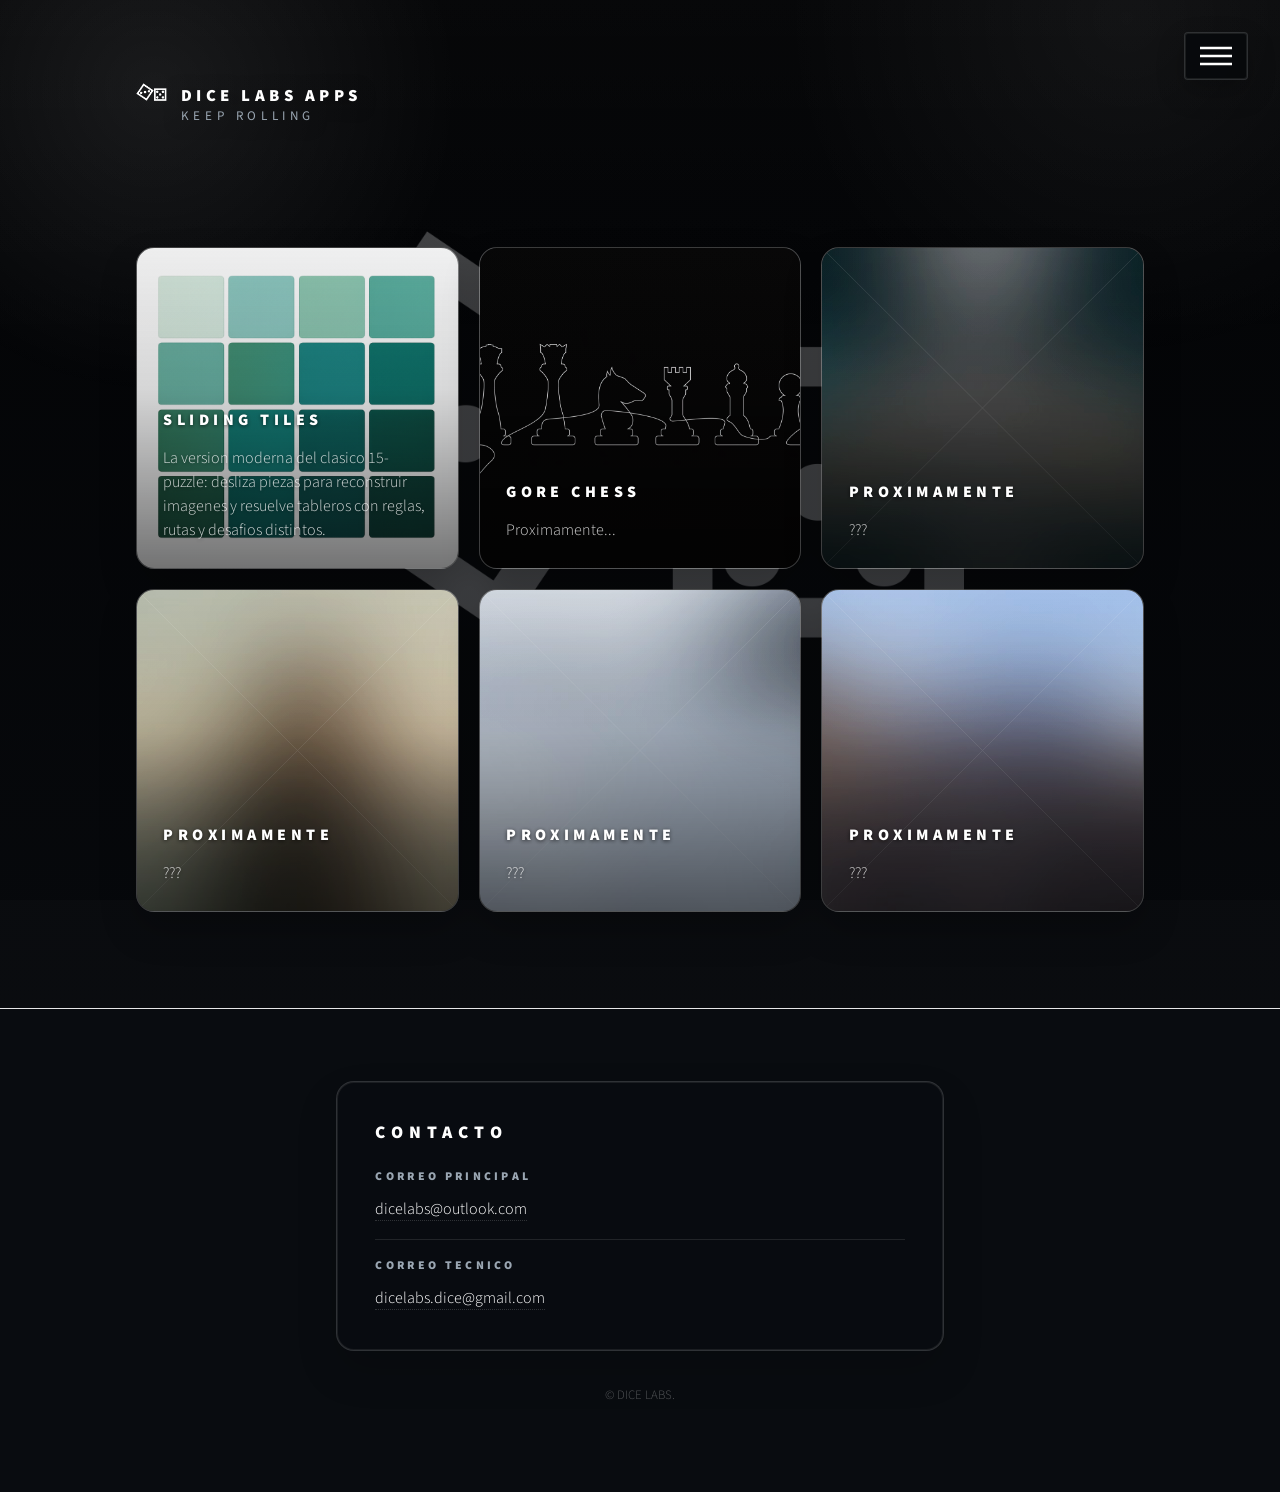
==== index.html @ 4f25225d "Improve apps responsive layouts" ====
<!DOCTYPE HTML>
<!--
	Phantom by HTML5 UP
	html5up.net | @ajlkn
	Free for personal and commercial use under the CCA 3.0 license (html5up.net/license)
-->
<html lang="es" data-theme="dark">
	<head>
		<title>DICE LABS | Apps</title>
		<meta charset="utf-8" />
		<meta name="viewport" content="width=device-width, initial-scale=1, user-scalable=no" />
		<meta name="theme-color" content="#090c10" />
		<link rel="icon" type="image/png" href="images/logo-blanco.png?v=1788346347312" />
		<link rel="shortcut icon" href="images/logo-blanco.png?v=1788346347312" />
		<link rel="stylesheet" href="assets/css/main.css?v=1788346347312" />
		<link rel="stylesheet" href="assets/css/dice-labs-apps-theme.css?v=1788346347312" />
		<noscript><link rel="stylesheet" href="assets/css/noscript.css?v=1788346347312" /></noscript>
	</head>
	<body class="is-preload">
		<div id="wrapper">

			<!-- Header -->
				<header id="header">
					<div class="inner">

						<!-- Logo -->
							<a href="index.html" class="logo">
								<span class="symbol"><img src="images/logo-blanco.png?v=1788346347312" alt="" /></span>
								<span class="brand-lockup">
									<span class="title">DICE LABS APPS</span>
									<span class="subtitle">KEEP ROLLING</span>
								</span>
							</a>

						<!-- Nav -->
							<nav>
								<ul>
									<li><a href="#menu">Menu</a></li>
								</ul>
							</nav>

					</div>
				</header>

			<!-- Menu -->
				<nav id="menu">
					<h2 data-i18n="menu.title">Menu</h2>
					<ul class="menu-links">
						<li><a href="https://dice-labs.com/" data-i18n="menu.home">Ir a dice-labs.com</a></li>
						<li><a href="#footer" data-i18n="menu.contact">Contacto</a></li>
					</ul>
					<section class="menu-section">
						<h3 data-i18n="menu.language">Idioma</h3>
						<ul class="option-list">
							<li><a href="?lang=es" class="option-link language-option" data-language="es"><img src="images/flags/ES.webp" class="nav-flag" alt="" />Espa&ntilde;ol</a></li>
							<li><a href="?lang=en" class="option-link language-option" data-language="en"><img src="images/flags/EN.webp" class="nav-flag" alt="" />English</a></li>
							<li><a href="?lang=fr" class="option-link language-option" data-language="fr"><img src="images/flags/FR.webp" class="nav-flag" alt="" />Fran&ccedil;ais</a></li>
							<li><a href="?lang=de" class="option-link language-option" data-language="de"><img src="images/flags/DE.webp" class="nav-flag" alt="" />Deutsch</a></li>
							<li><a href="?lang=ru" class="option-link language-option" data-language="ru"><img src="images/flags/RU.webp" class="nav-flag" alt="" />&#1056;&#1091;&#1089;&#1089;&#1082;&#1080;&#1081;</a></li>
						</ul>
					</section>
					<section class="menu-section">
						<h3 data-i18n="menu.theme">Tema</h3>
						<ul class="option-list">
							<li><a href="?theme=dark" class="option-link" data-set-theme="dark" data-i18n="theme.dark">Oscuro</a></li>
							<li><a href="?theme=light" class="option-link" data-set-theme="light" data-i18n="theme.light">Claro</a></li>
						</ul>
					</section>
				</nav>

			<!-- Main -->
				<div id="main">
					<div class="inner">
						<section class="tiles">
							<article class="style1 app-card sliding-tiles-card" data-preview-src="images/apps/sliding-tiles-preview.gif">
								<span class="image">
									<img class="tile-cover" src="images/apps/sliding-tiles-cover.png" alt="" />
								</span>
								<!-- Template route preserved for reference: sliding-tiles/ -->
								<a href="https://dice-labs.com/apps/sliding-tiles/" class="app-link">
									<h2>Sliding Tiles</h2>
									<div class="content">
										<p data-i18n="tile.sliding.body">Rompecabezas deslizante de partidas rapidas y estetica minimalista. Demo disponible. En proceso de publicacion para Android y Windows.</p>
									</div>
								</a>
							</article>
							<article class="style2 app-card" data-preview-src="">
								<span class="image">
									<img src="images/apps/gore-chess-cover.png" alt="" />
								</span>
								<a href="gore-chess/" class="app-link">
									<h2>Gore Chess</h2>
									<div class="content">
										<p data-i18n="tile.gore.body">Proximamente...</p>
									</div>
								</a>
							</article>
							<article class="style3 app-card" data-preview-src="">
								<span class="image">
									<img src="images/pic03.jpg" alt="" />
								</span>
								<a href="#" class="app-link">
									<h2 data-i18n="tile.placeholder1.title">Proximamente</h2>
									<div class="content">
										<p data-i18n="tile.placeholder1.body">???</p>
									</div>
								</a>
							</article>
							<article class="style4 app-card" data-preview-src="">
								<span class="image">
									<img src="images/pic04.jpg" alt="" />
								</span>
								<a href="#" class="app-link">
									<h2 data-i18n="tile.placeholder2.title">Proximamente</h2>
									<div class="content">
										<p data-i18n="tile.placeholder2.body">???</p>
									</div>
								</a>
							</article>
							<article class="style5 app-card" data-preview-src="">
								<span class="image">
									<img src="images/pic05.jpg" alt="" />
								</span>
								<a href="#" class="app-link">
									<h2 data-i18n="tile.placeholder3.title">Proximamente</h2>
									<div class="content">
										<p data-i18n="tile.placeholder3.body">???</p>
									</div>
								</a>
							</article>
							<article class="style6 app-card" data-preview-src="">
								<span class="image">
									<img src="images/pic06.jpg" alt="" />
								</span>
								<a href="#" class="app-link">
									<h2 data-i18n="tile.placeholder4.title">Proximamente</h2>
									<div class="content">
										<p data-i18n="tile.placeholder4.body">???</p>
									</div>
								</a>
							</article>
						</section>
					</div>
				</div>

			<!-- Footer -->
				<footer id="footer">
					<div class="inner">
						<section class="footer-panel compact">
							<h2 data-i18n="footer.contact">Contacto</h2>
							<ul class="contact-list">
								<li>
									<span class="contact-label" data-i18n="footer.primaryEmail">Correo principal</span>
									<a href="mailto:dicelabs@outlook.com">dicelabs@outlook.com</a>
								</li>
								<li>
									<span class="contact-label" data-i18n="footer.technicalEmail">Correo tecnico</span>
									<a href="mailto:dicelabs.dice@gmail.com">dicelabs.dice@gmail.com</a>
								</li>
							</ul>
						</section>
						<ul class="copyright">
							<li data-i18n="footer.copyright">&copy; DICE LABS.</li>
						</ul>
					</div>
				</footer>

		</div>

		<!-- Scripts -->
			<script src="assets/js/jquery.min.js"></script>
			<script src="assets/js/browser.min.js"></script>
			<script src="assets/js/breakpoints.min.js"></script>
			<script src="assets/js/util.js"></script>
			<script src="assets/js/main.js"></script>
			<script src="assets/js/dice-labs-apps-site.js?v=1788346347312"></script>

	</body>
</html>
---- assets/css/main.css ----
@import url(fontawesome-all.min.css);
@import url("https://fonts.googleapis.com/css?family=Source+Sans+Pro:300,700,900");

/*
	Phantom by HTML5 UP
	html5up.net | @ajlkn
	Free for personal and commercial use under the CCA 3.0 license (html5up.net/license)
*/

html, body, div, span, applet, object,
iframe, h1, h2, h3, h4, h5, h6, p, blockquote,
pre, a, abbr, acronym, address, big, cite,
code, del, dfn, em, img, ins, kbd, q, s, samp,
small, strike, strong, sub, sup, tt, var, b,
u, i, center, dl, dt, dd, ol, ul, li, fieldset,
form, label, legend, table, caption, tbody,
tfoot, thead, tr, th, td, article, aside,
canvas, details, embed, figure, figcaption,
footer, header, hgroup, menu, nav, output, ruby,
section, summary, time, mark, audio, video {
	margin: 0;
	padding: 0;
	border: 0;
	font-size: 100%;
	font: inherit;
	vertical-align: baseline;}

article, aside, details, figcaption, figure,
footer, header, hgroup, menu, nav, section {
	display: block;}

body {
	line-height: 1;
}

ol, ul {
	list-style: none;
}

blockquote, q {
	quotes: none;
}

	blockquote:before, blockquote:after, q:before, q:after {
		content: '';
		content: none;
	}

table {
	border-collapse: collapse;
	border-spacing: 0;
}

body {
	-webkit-text-size-adjust: none;
}

mark {
	background-color: transparent;
	color: inherit;
}

input::-moz-focus-inner {
	border: 0;
	padding: 0;
}

input, select, textarea {
	-moz-appearance: none;
	-webkit-appearance: none;
	-ms-appearance: none;
	appearance: none;
}

/* Basic */

	@-ms-viewport {
		width: device-width;
	}

	body {
		-ms-overflow-style: scrollbar;
	}

	@media screen and (max-width: 480px) {

		html, body {
			min-width: 320px;
		}

	}

	html {
		box-sizing: border-box;
	}

	*, *:before, *:after {
		box-sizing: inherit;
	}

	body {
		background: #ffffff;
	}

		body.is-preload *, body.is-preload *:before, body.is-preload *:after {
			-moz-animation: none !important;
			-webkit-animation: none !important;
			-ms-animation: none !important;
			animation: none !important;
			-moz-transition: none !important;
			-webkit-transition: none !important;
			-ms-transition: none !important;
			transition: none !important;
		}

/* Type */

	body, input, select, textarea {
		color: #585858;
		font-family: "Source Sans Pro", Helvetica, sans-serif;
		font-size: 16pt;
		font-weight: 300;
		line-height: 1.75;
	}

		@media screen and (max-width: 1680px) {

			body, input, select, textarea {
				font-size: 14pt;
			}

		}

		@media screen and (max-width: 1280px) {

			body, input, select, textarea {
				font-size: 12pt;
			}

		}

	a {
		-moz-transition: border-bottom-color 0.2s ease, color 0.2s ease;
		-webkit-transition: border-bottom-color 0.2s ease, color 0.2s ease;
		-ms-transition: border-bottom-color 0.2s ease, color 0.2s ease;
		transition: border-bottom-color 0.2s ease, color 0.2s ease;
		text-decoration: none;
		color: #585858;
		border-bottom: dotted 1px rgba(88, 88, 88, 0.5);
	}

		a:hover {
			border-bottom-color: transparent;
			color: #f2849e !important;
		}

	strong, b {
		font-weight: 900;
	}

	em, i {
		font-style: italic;
	}

	p {
		margin: 0 0 2em 0;
	}

	h1 {
		font-size: 2.75em;
		font-weight: 700;
		line-height: 1.3;
		margin: 0 0 1em 0;
		letter-spacing: -0.035em;
	}

		h1 a {
			color: inherit;
		}

		@media screen and (max-width: 736px) {

			h1 {
				font-size: 2em;
				margin: 0 0 1em 0;
			}

		}

		@media screen and (max-width: 360px) {

			h1 {
				font-size: 1.75em;
			}

		}

	h2, h3, h4, h5, h6 {
		font-weight: 900;
		line-height: 1.5;
		margin: 0 0 2em 0;
		text-transform: uppercase;
		letter-spacing: 0.35em;
	}

		h2 a, h3 a, h4 a, h5 a, h6 a {
			color: inherit;
		}

	h2 {
		font-size: 1.1em;
	}

	h3 {
		font-size: 1em;
	}

	h4 {
		font-size: 0.8em;
	}

	h5 {
		font-size: 0.8em;
	}

	h6 {
		font-size: 0.8em;
	}

	@media screen and (max-width: 980px) {

		h1 br, h2 br, h3 br, h4 br, h5 br, h6 br {
			display: none;
		}

	}

	@media screen and (max-width: 736px) {

		h2 {
			font-size: 1em;
		}

		h3 {
			font-size: 0.8em;
		}

	}

	sub {
		font-size: 0.8em;
		position: relative;
		top: 0.5em;
	}

	sup {
		font-size: 0.8em;
		position: relative;
		top: -0.5em;
	}

	blockquote {
		border-left: solid 4px #c9c9c9;
		font-style: italic;
		margin: 0 0 2em 0;
		padding: 0.5em 0 0.5em 2em;
	}

	code {
		background: rgba(144, 144, 144, 0.075);
		border-radius: 4px;
		border: solid 1px #c9c9c9;
		font-family: "Courier New", monospace;
		font-size: 0.9em;
		margin: 0 0.25em;
		padding: 0.25em 0.65em;
	}

	pre {
		-webkit-overflow-scrolling: touch;
		font-family: "Courier New", monospace;
		font-size: 0.9em;
		margin: 0 0 2em 0;
	}

		pre code {
			display: block;
			line-height: 1.75;
			padding: 1em 1.5em;
			overflow-x: auto;
		}

	hr {
		border: 0;
		border-bottom: solid 1px #c9c9c9;
		margin: 2em 0;
	}

		hr.major {
			margin: 3em 0;
		}

	.align-left {
		text-align: left;
	}

	.align-center {
		text-align: center;
	}

	.align-right {
		text-align: right;
	}

/* Row */

	.row {
		display: flex;
		flex-wrap: wrap;
		box-sizing: border-box;
		align-items: stretch;
	}

		.row > * {
			box-sizing: border-box;
		}

		.row.gtr-uniform > * > :last-child {
			margin-bottom: 0;
		}

		.row.aln-left {
			justify-content: flex-start;
		}

		.row.aln-center {
			justify-content: center;
		}

		.row.aln-right {
			justify-content: flex-end;
		}

		.row.aln-top {
			align-items: flex-start;
		}

		.row.aln-middle {
			align-items: center;
		}

		.row.aln-bottom {
			align-items: flex-end;
		}

		.row > .imp {
			order: -1;
		}

		.row > .col-1 {
			width: 8.33333%;
		}

		.row > .off-1 {
			margin-left: 8.33333%;
		}

		.row > .col-2 {
			width: 16.66667%;
		}

		.row > .off-2 {
			margin-left: 16.66667%;
		}

		.row > .col-3 {
			width: 25%;
		}

		.row > .off-3 {
			margin-left: 25%;
		}

		.row > .col-4 {
			width: 33.33333%;
		}

		.row > .off-4 {
			margin-left: 33.33333%;
		}

		.row > .col-5 {
			width: 41.66667%;
		}

		.row > .off-5 {
			margin-left: 41.66667%;
		}

		.row > .col-6 {
			width: 50%;
		}

		.row > .off-6 {
			margin-left: 50%;
		}

		.row > .col-7 {
			width: 58.33333%;
		}

		.row > .off-7 {
			margin-left: 58.33333%;
		}

		.row > .col-8 {
			width: 66.66667%;
		}

		.row > .off-8 {
			margin-left: 66.66667%;
		}

		.row > .col-9 {
			width: 75%;
		}

		.row > .off-9 {
			margin-left: 75%;
		}

		.row > .col-10 {
			width: 83.33333%;
		}

		.row > .off-10 {
			margin-left: 83.33333%;
		}

		.row > .col-11 {
			width: 91.66667%;
		}

		.row > .off-11 {
			margin-left: 91.66667%;
		}

		.row > .col-12 {
			width: 100%;
		}

		.row > .off-12 {
			margin-left: 100%;
		}

		.row.gtr-0 {
			margin-top: 0;
			margin-left: 0em;
		}

			.row.gtr-0 > * {
				padding: 0 0 0 0em;
			}

			.row.gtr-0.gtr-uniform {
				margin-top: 0em;
			}

				.row.gtr-0.gtr-uniform > * {
					padding-top: 0em;
				}

		.row.gtr-25 {
			margin-top: 0;
			margin-left: -0.5em;
		}

			.row.gtr-25 > * {
				padding: 0 0 0 0.5em;
			}

			.row.gtr-25.gtr-uniform {
				margin-top: -0.5em;
			}

				.row.gtr-25.gtr-uniform > * {
					padding-top: 0.5em;
				}

		.row.gtr-50 {
			margin-top: 0;
			margin-left: -1em;
		}

			.row.gtr-50 > * {
				padding: 0 0 0 1em;
			}

			.row.gtr-50.gtr-uniform {
				margin-top: -1em;
			}

				.row.gtr-50.gtr-uniform > * {
					padding-top: 1em;
				}

		.row {
			margin-top: 0;
			margin-left: -2em;
		}

			.row > * {
				padding: 0 0 0 2em;
			}

			.row.gtr-uniform {
				margin-top: -2em;
			}

				.row.gtr-uniform > * {
					padding-top: 2em;
				}

		.row.gtr-150 {
			margin-top: 0;
			margin-left: -3em;
		}

			.row.gtr-150 > * {
				padding: 0 0 0 3em;
			}

			.row.gtr-150.gtr-uniform {
				margin-top: -3em;
			}

				.row.gtr-150.gtr-uniform > * {
					padding-top: 3em;
				}

		.row.gtr-200 {
			margin-top: 0;
			margin-left: -4em;
		}

			.row.gtr-200 > * {
				padding: 0 0 0 4em;
			}

			.row.gtr-200.gtr-uniform {
				margin-top: -4em;
			}

				.row.gtr-200.gtr-uniform > * {
					padding-top: 4em;
				}

		@media screen and (max-width: 1680px) {

			.row {
				display: flex;
				flex-wrap: wrap;
				box-sizing: border-box;
				align-items: stretch;
			}

				.row > * {
					box-sizing: border-box;
				}

				.row.gtr-uniform > * > :last-child {
					margin-bottom: 0;
				}

				.row.aln-left {
					justify-content: flex-start;
				}

				.row.aln-center {
					justify-content: center;
				}

				.row.aln-right {
					justify-content: flex-end;
				}

				.row.aln-top {
					align-items: flex-start;
				}

				.row.aln-middle {
					align-items: center;
				}

				.row.aln-bottom {
					align-items: flex-end;
				}

				.row > .imp-xlarge {
					order: -1;
				}

				.row > .col-1-xlarge {
					width: 8.33333%;
				}

				.row > .off-1-xlarge {
					margin-left: 8.33333%;
				}

				.row > .col-2-xlarge {
					width: 16.66667%;
				}

				.row > .off-2-xlarge {
					margin-left: 16.66667%;
				}

				.row > .col-3-xlarge {
					width: 25%;
				}

				.row > .off-3-xlarge {
					margin-left: 25%;
				}

				.row > .col-4-xlarge {
					width: 33.33333%;
				}

				.row > .off-4-xlarge {
					margin-left: 33.33333%;
				}

				.row > .col-5-xlarge {
					width: 41.66667%;
				}

				.row > .off-5-xlarge {
					margin-left: 41.66667%;
				}

				.row > .col-6-xlarge {
					width: 50%;
				}

				.row > .off-6-xlarge {
					margin-left: 50%;
				}

				.row > .col-7-xlarge {
					width: 58.33333%;
				}

				.row > .off-7-xlarge {
					margin-left: 58.33333%;
				}

				.row > .col-8-xlarge {
					width: 66.66667%;
				}

				.row > .off-8-xlarge {
					margin-left: 66.66667%;
				}

				.row > .col-9-xlarge {
					width: 75%;
				}

				.row > .off-9-xlarge {
					margin-left: 75%;
				}

				.row > .col-10-xlarge {
					width: 83.33333%;
				}

				.row > .off-10-xlarge {
					margin-left: 83.33333%;
				}

				.row > .col-11-xlarge {
					width: 91.66667%;
				}

				.row > .off-11-xlarge {
					margin-left: 91.66667%;
				}

				.row > .col-12-xlarge {
					width: 100%;
				}

				.row > .off-12-xlarge {
					margin-left: 100%;
				}

				.row.gtr-0 {
					margin-top: 0;
					margin-left: 0em;
				}

					.row.gtr-0 > * {
						padding: 0 0 0 0em;
					}

					.row.gtr-0.gtr-uniform {
						margin-top: 0em;
					}

						.row.gtr-0.gtr-uniform > * {
							padding-top: 0em;
						}

				.row.gtr-25 {
					margin-top: 0;
					margin-left: -0.5em;
				}

					.row.gtr-25 > * {
						padding: 0 0 0 0.5em;
					}

					.row.gtr-25.gtr-uniform {
						margin-top: -0.5em;
					}

						.row.gtr-25.gtr-uniform > * {
							padding-top: 0.5em;
						}

				.row.gtr-50 {
					margin-top: 0;
					margin-left: -1em;
				}

					.row.gtr-50 > * {
						padding: 0 0 0 1em;
					}

					.row.gtr-50.gtr-uniform {
						margin-top: -1em;
					}

						.row.gtr-50.gtr-uniform > * {
							padding-top: 1em;
						}

				.row {
					margin-top: 0;
					margin-left: -2em;
				}

					.row > * {
						padding: 0 0 0 2em;
					}

					.row.gtr-uniform {
						margin-top: -2em;
					}

						.row.gtr-uniform > * {
							padding-top: 2em;
						}

				.row.gtr-150 {
					margin-top: 0;
					margin-left: -3em;
				}

					.row.gtr-150 > * {
						padding: 0 0 0 3em;
					}

					.row.gtr-150.gtr-uniform {
						margin-top: -3em;
					}

						.row.gtr-150.gtr-uniform > * {
							padding-top: 3em;
						}

				.row.gtr-200 {
					margin-top: 0;
					margin-left: -4em;
				}

					.row.gtr-200 > * {
						padding: 0 0 0 4em;
					}

					.row.gtr-200.gtr-uniform {
						margin-top: -4em;
					}

						.row.gtr-200.gtr-uniform > * {
							padding-top: 4em;
						}

		}

		@media screen and (max-width: 1280px) {

			.row {
				display: flex;
				flex-wrap: wrap;
				box-sizing: border-box;
				align-items: stretch;
			}

				.row > * {
					box-sizing: border-box;
				}

				.row.gtr-uniform > * > :last-child {
					margin-bottom: 0;
				}

				.row.aln-left {
					justify-content: flex-start;
				}

				.row.aln-center {
					justify-content: center;
				}

				.row.aln-right {
					justify-content: flex-end;
				}

				.row.aln-top {
					align-items: flex-start;
				}

				.row.aln-middle {
					align-items: center;
				}

				.row.aln-bottom {
					align-items: flex-end;
				}

				.row > .imp-large {
					order: -1;
				}

				.row > .col-1-large {
					width: 8.33333%;
				}

				.row > .off-1-large {
					margin-left: 8.33333%;
				}

				.row > .col-2-large {
					width: 16.66667%;
				}

				.row > .off-2-large {
					margin-left: 16.66667%;
				}

				.row > .col-3-large {
					width: 25%;
				}

				.row > .off-3-large {
					margin-left: 25%;
				}

				.row > .col-4-large {
					width: 33.33333%;
				}

				.row > .off-4-large {
					margin-left: 33.33333%;
				}

				.row > .col-5-large {
					width: 41.66667%;
				}

				.row > .off-5-large {
					margin-left: 41.66667%;
				}

				.row > .col-6-large {
					width: 50%;
				}

				.row > .off-6-large {
					margin-left: 50%;
				}

				.row > .col-7-large {
					width: 58.33333%;
				}

				.row > .off-7-large {
					margin-left: 58.33333%;
				}

				.row > .col-8-large {
					width: 66.66667%;
				}

				.row > .off-8-large {
					margin-left: 66.66667%;
				}

				.row > .col-9-large {
					width: 75%;
				}

				.row > .off-9-large {
					margin-left: 75%;
				}

				.row > .col-10-large {
					width: 83.33333%;
				}

				.row > .off-10-large {
					margin-left: 83.33333%;
				}

				.row > .col-11-large {
					width: 91.66667%;
				}

				.row > .off-11-large {
					margin-left: 91.66667%;
				}

				.row > .col-12-large {
					width: 100%;
				}

				.row > .off-12-large {
					margin-left: 100%;
				}

				.row.gtr-0 {
					margin-top: 0;
					margin-left: 0em;
				}

					.row.gtr-0 > * {
						padding: 0 0 0 0em;
					}

					.row.gtr-0.gtr-uniform {
						margin-top: 0em;
					}

						.row.gtr-0.gtr-uniform > * {
							padding-top: 0em;
						}

				.row.gtr-25 {
					margin-top: 0;
					margin-left: -0.5em;
				}

					.row.gtr-25 > * {
						padding: 0 0 0 0.5em;
					}

					.row.gtr-25.gtr-uniform {
						margin-top: -0.5em;
					}

						.row.gtr-25.gtr-uniform > * {
							padding-top: 0.5em;
						}

				.row.gtr-50 {
					margin-top: 0;
					margin-left: -1em;
				}

					.row.gtr-50 > * {
						padding: 0 0 0 1em;
					}

					.row.gtr-50.gtr-uniform {
						margin-top: -1em;
					}

						.row.gtr-50.gtr-uniform > * {
							padding-top: 1em;
						}

				.row {
					margin-top: 0;
					margin-left: -2em;
				}

					.row > * {
						padding: 0 0 0 2em;
					}

					.row.gtr-uniform {
						margin-top: -2em;
					}

						.row.gtr-uniform > * {
							padding-top: 2em;
						}

				.row.gtr-150 {
					margin-top: 0;
					margin-left: -3em;
				}

					.row.gtr-150 > * {
						padding: 0 0 0 3em;
					}

					.row.gtr-150.gtr-uniform {
						margin-top: -3em;
					}

						.row.gtr-150.gtr-uniform > * {
							padding-top: 3em;
						}

				.row.gtr-200 {
					margin-top: 0;
					margin-left: -4em;
				}

					.row.gtr-200 > * {
						padding: 0 0 0 4em;
					}

					.row.gtr-200.gtr-uniform {
						margin-top: -4em;
					}

						.row.gtr-200.gtr-uniform > * {
							padding-top: 4em;
						}

		}

		@media screen and (max-width: 980px) {

			.row {
				display: flex;
				flex-wrap: wrap;
				box-sizing: border-box;
				align-items: stretch;
			}

				.row > * {
					box-sizing: border-box;
				}

				.row.gtr-uniform > * > :last-child {
					margin-bottom: 0;
				}

				.row.aln-left {
					justify-content: flex-start;
				}

				.row.aln-center {
					justify-content: center;
				}

				.row.aln-right {
					justify-content: flex-end;
				}

				.row.aln-top {
					align-items: flex-start;
				}

				.row.aln-middle {
					align-items: center;
				}

				.row.aln-bottom {
					align-items: flex-end;
				}

				.row > .imp-medium {
					order: -1;
				}

				.row > .col-1-medium {
					width: 8.33333%;
				}

				.row > .off-1-medium {
					margin-left: 8.33333%;
				}

				.row > .col-2-medium {
					width: 16.66667%;
				}

				.row > .off-2-medium {
					margin-left: 16.66667%;
				}

				.row > .col-3-medium {
					width: 25%;
				}

				.row > .off-3-medium {
					margin-left: 25%;
				}

				.row > .col-4-medium {
					width: 33.33333%;
				}

				.row > .off-4-medium {
					margin-left: 33.33333%;
				}

				.row > .col-5-medium {
					width: 41.66667%;
				}

				.row > .off-5-medium {
					margin-left: 41.66667%;
				}

				.row > .col-6-medium {
					width: 50%;
				}

				.row > .off-6-medium {
					margin-left: 50%;
				}

				.row > .col-7-medium {
					width: 58.33333%;
				}

				.row > .off-7-medium {
					margin-left: 58.33333%;
				}

				.row > .col-8-medium {
					width: 66.66667%;
				}

				.row > .off-8-medium {
					margin-left: 66.66667%;
				}

				.row > .col-9-medium {
					width: 75%;
				}

				.row > .off-9-medium {
					margin-left: 75%;
				}

				.row > .col-10-medium {
					width: 83.33333%;
				}

				.row > .off-10-medium {
					margin-left: 83.33333%;
				}

				.row > .col-11-medium {
					width: 91.66667%;
				}

				.row > .off-11-medium {
					margin-left: 91.66667%;
				}

				.row > .col-12-medium {
					width: 100%;
				}

				.row > .off-12-medium {
					margin-left: 100%;
				}

				.row.gtr-0 {
					margin-top: 0;
					margin-left: 0em;
				}

					.row.gtr-0 > * {
						padding: 0 0 0 0em;
					}

					.row.gtr-0.gtr-uniform {
						margin-top: 0em;
					}

						.row.gtr-0.gtr-uniform > * {
							padding-top: 0em;
						}

				.row.gtr-25 {
					margin-top: 0;
					margin-left: -0.375em;
				}

					.row.gtr-25 > * {
						padding: 0 0 0 0.375em;
					}

					.row.gtr-25.gtr-uniform {
						margin-top: -0.375em;
					}

						.row.gtr-25.gtr-uniform > * {
							padding-top: 0.375em;
						}

				.row.gtr-50 {
					margin-top: 0;
					margin-left: -0.75em;
				}

					.row.gtr-50 > * {
						padding: 0 0 0 0.75em;
					}

					.row.gtr-50.gtr-uniform {
						margin-top: -0.75em;
					}

						.row.gtr-50.gtr-uniform > * {
							padding-top: 0.75em;
						}

				.row {
					margin-top: 0;
					margin-left: -1.5em;
				}

					.row > * {
						padding: 0 0 0 1.5em;
					}

					.row.gtr-uniform {
						margin-top: -1.5em;
					}

						.row.gtr-uniform > * {
							padding-top: 1.5em;
						}

				.row.gtr-150 {
					margin-top: 0;
					margin-left: -2.25em;
				}

					.row.gtr-150 > * {
						padding: 0 0 0 2.25em;
					}

					.row.gtr-150.gtr-uniform {
						margin-top: -2.25em;
					}

						.row.gtr-150.gtr-uniform > * {
							padding-top: 2.25em;
						}

				.row.gtr-200 {
					margin-top: 0;
					margin-left: -3em;
				}

					.row.gtr-200 > * {
						padding: 0 0 0 3em;
					}

					.row.gtr-200.gtr-uniform {
						margin-top: -3em;
					}

						.row.gtr-200.gtr-uniform > * {
							padding-top: 3em;
						}

		}

		@media screen and (max-width: 736px) {

			.row {
				display: flex;
				flex-wrap: wrap;
				box-sizing: border-box;
				align-items: stretch;
			}

				.row > * {
					box-sizing: border-box;
				}

				.row.gtr-uniform > * > :last-child {
					margin-bottom: 0;
				}

				.row.aln-left {
					justify-content: flex-start;
				}

				.row.aln-center {
					justify-content: center;
				}

				.row.aln-right {
					justify-content: flex-end;
				}

				.row.aln-top {
					align-items: flex-start;
				}

				.row.aln-middle {
					align-items: center;
				}

				.row.aln-bottom {
					align-items: flex-end;
				}

				.row > .imp-small {
					order: -1;
				}

				.row > .col-1-small {
					width: 8.33333%;
				}

				.row > .off-1-small {
					margin-left: 8.33333%;
				}

				.row > .col-2-small {
					width: 16.66667%;
				}

				.row > .off-2-small {
					margin-left: 16.66667%;
				}

				.row > .col-3-small {
					width: 25%;
				}

				.row > .off-3-small {
					margin-left: 25%;
				}

				.row > .col-4-small {
					width: 33.33333%;
				}

				.row > .off-4-small {
					margin-left: 33.33333%;
				}

				.row > .col-5-small {
					width: 41.66667%;
				}

				.row > .off-5-small {
					margin-left: 41.66667%;
				}

				.row > .col-6-small {
					width: 50%;
				}

				.row > .off-6-small {
					margin-left: 50%;
				}

				.row > .col-7-small {
					width: 58.33333%;
				}

				.row > .off-7-small {
					margin-left: 58.33333%;
				}

				.row > .col-8-small {
					width: 66.66667%;
				}

				.row > .off-8-small {
					margin-left: 66.66667%;
				}

				.row > .col-9-small {
					width: 75%;
				}

				.row > .off-9-small {
					margin-left: 75%;
				}

				.row > .col-10-small {
					width: 83.33333%;
				}

				.row > .off-10-small {
					margin-left: 83.33333%;
				}

				.row > .col-11-small {
					width: 91.66667%;
				}

				.row > .off-11-small {
					margin-left: 91.66667%;
				}

				.row > .col-12-small {
					width: 100%;
				}

				.row > .off-12-small {
					margin-left: 100%;
				}

				.row.gtr-0 {
					margin-top: 0;
					margin-left: 0em;
				}

					.row.gtr-0 > * {
						padding: 0 0 0 0em;
					}

					.row.gtr-0.gtr-uniform {
						margin-top: 0em;
					}

						.row.gtr-0.gtr-uniform > * {
							padding-top: 0em;
						}

				.row.gtr-25 {
					margin-top: 0;
					margin-left: -0.25em;
				}

					.row.gtr-25 > * {
						padding: 0 0 0 0.25em;
					}

					.row.gtr-25.gtr-uniform {
						margin-top: -0.25em;
					}

						.row.gtr-25.gtr-uniform > * {
							padding-top: 0.25em;
						}

				.row.gtr-50 {
					margin-top: 0;
					margin-left: -0.5em;
				}

					.row.gtr-50 > * {
						padding: 0 0 0 0.5em;
					}

					.row.gtr-50.gtr-uniform {
						margin-top: -0.5em;
					}

						.row.gtr-50.gtr-uniform > * {
							padding-top: 0.5em;
						}

				.row {
					margin-top: 0;
					margin-left: -1em;
				}

					.row > * {
						padding: 0 0 0 1em;
					}

					.row.gtr-uniform {
						margin-top: -1em;
					}

						.row.gtr-uniform > * {
							padding-top: 1em;
						}

				.row.gtr-150 {
					margin-top: 0;
					margin-left: -1.5em;
				}

					.row.gtr-150 > * {
						padding: 0 0 0 1.5em;
					}

					.row.gtr-150.gtr-uniform {
						margin-top: -1.5em;
					}

						.row.gtr-150.gtr-uniform > * {
							padding-top: 1.5em;
						}

				.row.gtr-200 {
					margin-top: 0;
					margin-left: -2em;
				}

					.row.gtr-200 > * {
						padding: 0 0 0 2em;
					}

					.row.gtr-200.gtr-uniform {
						margin-top: -2em;
					}

						.row.gtr-200.gtr-uniform > * {
							padding-top: 2em;
						}

		}

		@media screen and (max-width: 480px) {

			.row {
				display: flex;
				flex-wrap: wrap;
				box-sizing: border-box;
				align-items: stretch;
			}

				.row > * {
					box-sizing: border-box;
				}

				.row.gtr-uniform > * > :last-child {
					margin-bottom: 0;
				}

				.row.aln-left {
					justify-content: flex-start;
				}

				.row.aln-center {
					justify-content: center;
				}

				.row.aln-right {
					justify-content: flex-end;
				}

				.row.aln-top {
					align-items: flex-start;
				}

				.row.aln-middle {
					align-items: center;
				}

				.row.aln-bottom {
					align-items: flex-end;
				}

				.row > .imp-xsmall {
					order: -1;
				}

				.row > .col-1-xsmall {
					width: 8.33333%;
				}

				.row > .off-1-xsmall {
					margin-left: 8.33333%;
				}

				.row > .col-2-xsmall {
					width: 16.66667%;
				}

				.row > .off-2-xsmall {
					margin-left: 16.66667%;
				}

				.row > .col-3-xsmall {
					width: 25%;
				}

				.row > .off-3-xsmall {
					margin-left: 25%;
				}

				.row > .col-4-xsmall {
					width: 33.33333%;
				}

				.row > .off-4-xsmall {
					margin-left: 33.33333%;
				}

				.row > .col-5-xsmall {
					width: 41.66667%;
				}

				.row > .off-5-xsmall {
					margin-left: 41.66667%;
				}

				.row > .col-6-xsmall {
					width: 50%;
				}

				.row > .off-6-xsmall {
					margin-left: 50%;
				}

				.row > .col-7-xsmall {
					width: 58.33333%;
				}

				.row > .off-7-xsmall {
					margin-left: 58.33333%;
				}

				.row > .col-8-xsmall {
					width: 66.66667%;
				}

				.row > .off-8-xsmall {
					margin-left: 66.66667%;
				}

				.row > .col-9-xsmall {
					width: 75%;
				}

				.row > .off-9-xsmall {
					margin-left: 75%;
				}

				.row > .col-10-xsmall {
					width: 83.33333%;
				}

				.row > .off-10-xsmall {
					margin-left: 83.33333%;
				}

				.row > .col-11-xsmall {
					width: 91.66667%;
				}

				.row > .off-11-xsmall {
					margin-left: 91.66667%;
				}

				.row > .col-12-xsmall {
					width: 100%;
				}

				.row > .off-12-xsmall {
					margin-left: 100%;
				}

				.row.gtr-0 {
					margin-top: 0;
					margin-left: 0em;
				}

					.row.gtr-0 > * {
						padding: 0 0 0 0em;
					}

					.row.gtr-0.gtr-uniform {
						margin-top: 0em;
					}

						.row.gtr-0.gtr-uniform > * {
							padding-top: 0em;
						}

				.row.gtr-25 {
					margin-top: 0;
					margin-left: -0.25em;
				}

					.row.gtr-25 > * {
						padding: 0 0 0 0.25em;
					}

					.row.gtr-25.gtr-uniform {
						margin-top: -0.25em;
					}

						.row.gtr-25.gtr-uniform > * {
							padding-top: 0.25em;
						}

				.row.gtr-50 {
					margin-top: 0;
					margin-left: -0.5em;
				}

					.row.gtr-50 > * {
						padding: 0 0 0 0.5em;
					}

					.row.gtr-50.gtr-uniform {
						margin-top: -0.5em;
					}

						.row.gtr-50.gtr-uniform > * {
							padding-top: 0.5em;
						}

				.row {
					margin-top: 0;
					margin-left: -1em;
				}

					.row > * {
						padding: 0 0 0 1em;
					}

					.row.gtr-uniform {
						margin-top: -1em;
					}

						.row.gtr-uniform > * {
							padding-top: 1em;
						}

				.row.gtr-150 {
					margin-top: 0;
					margin-left: -1.5em;
				}

					.row.gtr-150 > * {
						padding: 0 0 0 1.5em;
					}

					.row.gtr-150.gtr-uniform {
						margin-top: -1.5em;
					}

						.row.gtr-150.gtr-uniform > * {
							padding-top: 1.5em;
						}

				.row.gtr-200 {
					margin-top: 0;
					margin-left: -2em;
				}

					.row.gtr-200 > * {
						padding: 0 0 0 2em;
					}

					.row.gtr-200.gtr-uniform {
						margin-top: -2em;
					}

						.row.gtr-200.gtr-uniform > * {
							padding-top: 2em;
						}

		}

/* Section/Article */

	section.special, article.special {
		text-align: center;
	}

	header p {
		margin-top: -1em;
	}

	@media screen and (max-width: 736px) {

		header p {
			margin-top: 0;
		}

	}

/* Icon */

	.icon {
		text-decoration: none;
		border-bottom: none;
		position: relative;
	}

		.icon:before {
			-moz-osx-font-smoothing: grayscale;
			-webkit-font-smoothing: antialiased;
			display: inline-block;
			font-style: normal;
			font-variant: normal;
			text-rendering: auto;
			line-height: 1;
			text-transform: none !important;
			font-family: 'Font Awesome 5 Free';
			font-weight: 400;
		}

		.icon > .label {
			display: none;
		}

		.icon:before {
			line-height: inherit;
		}

		.icon.solid:before {
			font-weight: 900;
		}

		.icon.brands:before {
			font-family: 'Font Awesome 5 Brands';
		}

		.icon.style2 {
			-moz-transition: background-color 0.2s ease-in-out, color 0.2s ease-in-out, border-color 0.2s ease-in-out;
			-webkit-transition: background-color 0.2s ease-in-out, color 0.2s ease-in-out, border-color 0.2s ease-in-out;
			-ms-transition: background-color 0.2s ease-in-out, color 0.2s ease-in-out, border-color 0.2s ease-in-out;
			transition: background-color 0.2s ease-in-out, color 0.2s ease-in-out, border-color 0.2s ease-in-out;
			background-color: transparent;
			border: solid 1px #c9c9c9;
			border-radius: 4px;
			width: 2.65em;
			height: 2.65em;
			display: inline-block;
			text-align: center;
			line-height: 2.65em;
			color: inherit;
		}

			.icon.style2:before {
				font-size: 1.1em;
			}

			.icon.style2:hover {
				color: #f2849e;
				border-color: #f2849e;
			}

			.icon.style2:active {
				background-color: rgba(242, 132, 158, 0.1);
			}

/* List */

	ol {
		list-style: decimal;
		margin: 0 0 2em 0;
		padding-left: 1.25em;
	}

		ol li {
			padding-left: 0.25em;
		}

	ul {
		list-style: disc;
		margin: 0 0 2em 0;
		padding-left: 1em;
	}

		ul li {
			padding-left: 0.5em;
		}

		ul.alt {
			list-style: none;
			padding-left: 0;
		}

			ul.alt li {
				border-top: solid 1px #c9c9c9;
				padding: 0.5em 0;
			}

				ul.alt li:first-child {
					border-top: 0;
					padding-top: 0;
				}

	dl {
		margin: 0 0 2em 0;
	}

		dl dt {
			display: block;
			font-weight: 900;
			margin: 0 0 1em 0;
		}

		dl dd {
			margin-left: 2em;
		}

/* Actions */

	ul.actions {
		display: -moz-flex;
		display: -webkit-flex;
		display: -ms-flex;
		display: flex;
		cursor: default;
		list-style: none;
		margin-left: -1em;
		padding-left: 0;
	}

		ul.actions li {
			padding: 0 0 0 1em;
			vertical-align: middle;
		}

		ul.actions.special {
			-moz-justify-content: center;
			-webkit-justify-content: center;
			-ms-justify-content: center;
			justify-content: center;
			width: 100%;
			margin-left: 0;
		}

			ul.actions.special li:first-child {
				padding-left: 0;
			}

		ul.actions.stacked {
			-moz-flex-direction: column;
			-webkit-flex-direction: column;
			-ms-flex-direction: column;
			flex-direction: column;
			margin-left: 0;
		}

			ul.actions.stacked li {
				padding: 1.3em 0 0 0;
			}

				ul.actions.stacked li:first-child {
					padding-top: 0;
				}

		ul.actions.fit {
			width: calc(100% + 1em);
		}

			ul.actions.fit li {
				-moz-flex-grow: 1;
				-webkit-flex-grow: 1;
				-ms-flex-grow: 1;
				flex-grow: 1;
				-moz-flex-shrink: 1;
				-webkit-flex-shrink: 1;
				-ms-flex-shrink: 1;
				flex-shrink: 1;
				width: 100%;
			}

				ul.actions.fit li > * {
					width: 100%;
				}

			ul.actions.fit.stacked {
				width: 100%;
			}

		@media screen and (max-width: 480px) {

			ul.actions:not(.fixed) {
				-moz-flex-direction: column;
				-webkit-flex-direction: column;
				-ms-flex-direction: column;
				flex-direction: column;
				margin-left: 0;
				width: 100% !important;
			}

				ul.actions:not(.fixed) li {
					-moz-flex-grow: 1;
					-webkit-flex-grow: 1;
					-ms-flex-grow: 1;
					flex-grow: 1;
					-moz-flex-shrink: 1;
					-webkit-flex-shrink: 1;
					-ms-flex-shrink: 1;
					flex-shrink: 1;
					padding: 1em 0 0 0;
					text-align: center;
					width: 100%;
				}

					ul.actions:not(.fixed) li > * {
						width: 100%;
					}

					ul.actions:not(.fixed) li:first-child {
						padding-top: 0;
					}

					ul.actions:not(.fixed) li input[type="submit"],
					ul.actions:not(.fixed) li input[type="reset"],
					ul.actions:not(.fixed) li input[type="button"],
					ul.actions:not(.fixed) li button,
					ul.actions:not(.fixed) li .button {
						width: 100%;
					}

						ul.actions:not(.fixed) li input[type="submit"].icon:before,
						ul.actions:not(.fixed) li input[type="reset"].icon:before,
						ul.actions:not(.fixed) li input[type="button"].icon:before,
						ul.actions:not(.fixed) li button.icon:before,
						ul.actions:not(.fixed) li .button.icon:before {
							margin-left: -0.5rem;
						}

		}

/* Icons */

	ul.icons {
		cursor: default;
		list-style: none;
		padding-left: 0;
		margin: -1em 0 2em -1em;
	}

		ul.icons li {
			display: inline-block;
			padding: 1em 0 0 1em;
		}

/* Form */

	form {
		margin: 0 0 2em 0;
		overflow-x: hidden;
	}

		form > :last-child {
			margin-bottom: 0;
		}

		form > .fields {
			display: -moz-flex;
			display: -webkit-flex;
			display: -ms-flex;
			display: flex;
			-moz-flex-wrap: wrap;
			-webkit-flex-wrap: wrap;
			-ms-flex-wrap: wrap;
			flex-wrap: wrap;
			width: calc(100% + 3em);
			margin: -1.5em 0 2em -1.5em;
		}

			form > .fields > .field {
				-moz-flex-grow: 0;
				-webkit-flex-grow: 0;
				-ms-flex-grow: 0;
				flex-grow: 0;
				-moz-flex-shrink: 0;
				-webkit-flex-shrink: 0;
				-ms-flex-shrink: 0;
				flex-shrink: 0;
				padding: 1.5em 0 0 1.5em;
				width: calc(100% - 1.5em);
			}

				form > .fields > .field.half {
					width: calc(50% - 0.75em);
				}

				form > .fields > .field.third {
					width: calc(100%/3 - 0.5em);
				}

				form > .fields > .field.quarter {
					width: calc(25% - 0.375em);
				}

		@media screen and (max-width: 480px) {

			form > .fields {
				width: calc(100% + 3em);
				margin: -1.5em 0 2em -1.5em;
			}

				form > .fields > .field {
					padding: 1.5em 0 0 1.5em;
					width: calc(100% - 1.5em);
				}

					form > .fields > .field.half {
						width: calc(100% - 1.5em);
					}

					form > .fields > .field.third {
						width: calc(100% - 1.5em);
					}

					form > .fields > .field.quarter {
						width: calc(100% - 1.5em);
					}

		}

	label {
		display: block;
		font-size: 0.9em;
		font-weight: 900;
		margin: 0 0 1em 0;
	}

	input[type="text"],
	input[type="password"],
	input[type="email"],
	input[type="tel"],
	select,
	textarea {
		-moz-appearance: none;
		-webkit-appearance: none;
		-ms-appearance: none;
		appearance: none;
		background-color: transparent;
		border: none;
		border-radius: 0;
		border-bottom: solid 1px #c9c9c9;
		color: inherit;
		display: block;
		outline: 0;
		padding: 0;
		text-decoration: none;
		width: 100%;
	}

		input[type="text"]:invalid,
		input[type="password"]:invalid,
		input[type="email"]:invalid,
		input[type="tel"]:invalid,
		select:invalid,
		textarea:invalid {
			box-shadow: none;
		}

		input[type="text"]:focus,
		input[type="password"]:focus,
		input[type="email"]:focus,
		input[type="tel"]:focus,
		select:focus,
		textarea:focus {
			border-bottom-color: #f2849e;
			box-shadow: inset 0 -1px 0 0 #f2849e;
		}

	select {
		background-image: url("data:image/svg+xml;charset=utf8,%3Csvg xmlns='http://www.w3.org/2000/svg' width='40' height='40' preserveAspectRatio='none' viewBox='0 0 40 40'%3E%3Cpath d='M9.4,12.3l10.4,10.4l10.4-10.4c0.2-0.2,0.5-0.4,0.9-0.4c0.3,0,0.6,0.1,0.9,0.4l3.3,3.3c0.2,0.2,0.4,0.5,0.4,0.9 c0,0.4-0.1,0.6-0.4,0.9L20.7,31.9c-0.2,0.2-0.5,0.4-0.9,0.4c-0.3,0-0.6-0.1-0.9-0.4L4.3,17.3c-0.2-0.2-0.4-0.5-0.4-0.9 c0-0.4,0.1-0.6,0.4-0.9l3.3-3.3c0.2-0.2,0.5-0.4,0.9-0.4S9.1,12.1,9.4,12.3z' fill='%23c9c9c9' /%3E%3C/svg%3E");
		background-size: 1.25rem;
		background-repeat: no-repeat;
		background-position: calc(100% - 1rem) center;
		height: 3em;
		padding-right: 3em;
		text-overflow: ellipsis;
	}

		select option {
			background: #ffffff;
		}

		select:focus::-ms-value {
			background-color: transparent;
		}

		select::-ms-expand {
			display: none;
		}

	input[type="text"],
	input[type="password"],
	input[type="email"],
	select {
		height: 3em;
	}

	textarea {
		padding: 0;
		min-height: 3.75em;
	}

	input[type="checkbox"],
	input[type="radio"] {
		-moz-appearance: none;
		-webkit-appearance: none;
		-ms-appearance: none;
		appearance: none;
		display: block;
		float: left;
		margin-right: -2em;
		opacity: 0;
		width: 1em;
		z-index: -1;
	}

		input[type="checkbox"] + label,
		input[type="radio"] + label {
			text-decoration: none;
			color: #585858;
			cursor: pointer;
			display: inline-block;
			font-size: 1em;
			font-weight: 300;
			padding-left: 2.55em;
			padding-right: 0.75em;
			position: relative;
		}

			input[type="checkbox"] + label:before,
			input[type="radio"] + label:before {
				-moz-osx-font-smoothing: grayscale;
				-webkit-font-smoothing: antialiased;
				display: inline-block;
				font-style: normal;
				font-variant: normal;
				text-rendering: auto;
				line-height: 1;
				text-transform: none !important;
				font-family: 'Font Awesome 5 Free';
				font-weight: 900;
			}

			input[type="checkbox"] + label:before,
			input[type="radio"] + label:before {
				border-radius: 4px;
				border: solid 1px #c9c9c9;
				content: '';
				display: inline-block;
				font-size: 0.8em;
				height: 2.25em;
				left: 0;
				line-height: 2.25em;
				position: absolute;
				text-align: center;
				top: 0;
				width: 2.25em;
			}

		input[type="checkbox"]:checked + label:before,
		input[type="radio"]:checked + label:before {
			background: #585858;
			border-color: #585858;
			color: #ffffff;
			content: '\f00c';
		}

		input[type="checkbox"]:focus + label:before,
		input[type="radio"]:focus + label:before {
			border-color: #f2849e;
			box-shadow: 0 0 0 1px #f2849e;
		}

	input[type="checkbox"] + label:before {
		border-radius: 4px;
	}

	input[type="radio"] + label:before {
		border-radius: 100%;
	}

/* Box */

	.box {
		border-radius: 4px;
		border: solid 1px #c9c9c9;
		margin-bottom: 2em;
		padding: 1.5em;
	}

		.box > :last-child,
		.box > :last-child > :last-child,
		.box > :last-child > :last-child > :last-child {
			margin-bottom: 0;
		}

		.box.alt {
			border: 0;
			border-radius: 0;
			padding: 0;
		}

/* Image */

	.image {
		border-radius: 4px;
		border: 0;
		display: inline-block;
		position: relative;
	}

		.image img {
			border-radius: 4px;
			display: block;
		}

		.image.left, .image.right {
			max-width: 40%;
		}

			.image.left img, .image.right img {
				width: 100%;
			}

		.image.left {
			float: left;
			padding: 0 1.5em 1em 0;
			top: 0.25em;
		}

		.image.right {
			float: right;
			padding: 0 0 1em 1.5em;
			top: 0.25em;
		}

		.image.fit {
			display: block;
			margin: 0 0 2em 0;
			width: 100%;
		}

			.image.fit img {
				width: 100%;
			}

		.image.main {
			display: block;
			margin: 0 0 3em 0;
			width: 100%;
		}

			.image.main img {
				width: 100%;
			}

			@media screen and (max-width: 736px) {

				.image.main {
					margin: 0 0 2em 0;
				}

			}

/* Table */

	.table-wrapper {
		-webkit-overflow-scrolling: touch;
		overflow-x: auto;
	}

	table {
		margin: 0 0 2em 0;
		width: 100%;
	}

		table tbody tr {
			border: solid 1px #c9c9c9;
			border-left: 0;
			border-right: 0;
		}

			table tbody tr:nth-child(2n + 1) {
				background-color: rgba(144, 144, 144, 0.075);
			}

		table td {
			padding: 0.75em 0.75em;
		}

		table th {
			font-size: 0.9em;
			font-weight: 900;
			padding: 0 0.75em 0.75em 0.75em;
			text-align: left;
		}

		table thead {
			border-bottom: solid 2px #c9c9c9;
		}

		table tfoot {
			border-top: solid 2px #c9c9c9;
		}

		table.alt {
			border-collapse: separate;
		}

			table.alt tbody tr td {
				border: solid 1px #c9c9c9;
				border-left-width: 0;
				border-top-width: 0;
			}

				table.alt tbody tr td:first-child {
					border-left-width: 1px;
				}

			table.alt tbody tr:first-child td {
				border-top-width: 1px;
			}

			table.alt thead {
				border-bottom: 0;
			}

			table.alt tfoot {
				border-top: 0;
			}

/* Button */

	input[type="submit"],
	input[type="reset"],
	input[type="button"],
	button,
	.button {
		-moz-appearance: none;
		-webkit-appearance: none;
		-ms-appearance: none;
		appearance: none;
		-moz-transition: background-color 0.2s ease-in-out, color 0.2s ease-in-out, box-shadow 0.2s ease-in-out;
		-webkit-transition: background-color 0.2s ease-in-out, color 0.2s ease-in-out, box-shadow 0.2s ease-in-out;
		-ms-transition: background-color 0.2s ease-in-out, color 0.2s ease-in-out, box-shadow 0.2s ease-in-out;
		transition: background-color 0.2s ease-in-out, color 0.2s ease-in-out, box-shadow 0.2s ease-in-out;
		background-color: transparent;
		border-radius: 4px;
		border: 0;
		box-shadow: inset 0 0 0 2px #585858;
		color: #585858 !important;
		cursor: pointer;
		display: inline-block;
		font-size: 0.8em;
		font-weight: 900;
		height: 3.5em;
		letter-spacing: 0.35em;
		line-height: 3.45em;
		overflow: hidden;
		padding: 0 1.25em 0 1.6em;
		text-align: center;
		text-decoration: none;
		text-overflow: ellipsis;
		text-transform: uppercase;
		white-space: nowrap;
	}

		input[type="submit"].icon:before,
		input[type="reset"].icon:before,
		input[type="button"].icon:before,
		button.icon:before,
		.button.icon:before {
			margin-right: 0.5em;
		}

		input[type="submit"].fit,
		input[type="reset"].fit,
		input[type="button"].fit,
		button.fit,
		.button.fit {
			width: 100%;
		}

		input[type="submit"]:hover,
		input[type="reset"]:hover,
		input[type="button"]:hover,
		button:hover,
		.button:hover {
			color: #f2849e !important;
			box-shadow: inset 0 0 0 2px #f2849e;
		}

		input[type="submit"]:active,
		input[type="reset"]:active,
		input[type="button"]:active,
		button:active,
		.button:active {
			background-color: rgba(242, 132, 158, 0.1);
		}

		input[type="submit"].small,
		input[type="reset"].small,
		input[type="button"].small,
		button.small,
		.button.small {
			font-size: 0.6em;
		}

		input[type="submit"].large,
		input[type="reset"].large,
		input[type="button"].large,
		button.large,
		.button.large {
			font-size: 1em;
		}

		input[type="submit"].primary,
		input[type="reset"].primary,
		input[type="button"].primary,
		button.primary,
		.button.primary {
			box-shadow: none;
			background-color: #585858;
			color: #ffffff !important;
		}

			input[type="submit"].primary:hover,
			input[type="reset"].primary:hover,
			input[type="button"].primary:hover,
			button.primary:hover,
			.button.primary:hover {
				background-color: #f2849e;
			}

			input[type="submit"].primary:active,
			input[type="reset"].primary:active,
			input[type="button"].primary:active,
			button.primary:active,
			.button.primary:active {
				background-color: #ee5f81;
			}

		input[type="submit"].disabled, input[type="submit"]:disabled,
		input[type="reset"].disabled,
		input[type="reset"]:disabled,
		input[type="button"].disabled,
		input[type="button"]:disabled,
		button.disabled,
		button:disabled,
		.button.disabled,
		.button:disabled {
			pointer-events: none;
			opacity: 0.25;
		}

/* Tiles */

	.tiles {
		display: -moz-flex;
		display: -webkit-flex;
		display: -ms-flex;
		display: flex;
		-moz-flex-wrap: wrap;
		-webkit-flex-wrap: wrap;
		-ms-flex-wrap: wrap;
		flex-wrap: wrap;
		postiion: relative;
		margin: -2.5em 0 0 -2.5em;
	}

		.tiles article {
			-moz-transition: -moz-transform 0.5s ease, opacity 0.5s ease;
			-webkit-transition: -webkit-transform 0.5s ease, opacity 0.5s ease;
			-ms-transition: -ms-transform 0.5s ease, opacity 0.5s ease;
			transition: transform 0.5s ease, opacity 0.5s ease;
			position: relative;
			width: calc(33.33333% - 2.5em);
			margin: 2.5em 0 0 2.5em;
		}

			.tiles article > .image {
				-moz-transition: -moz-transform 0.5s ease;
				-webkit-transition: -webkit-transform 0.5s ease;
				-ms-transition: -ms-transform 0.5s ease;
				transition: transform 0.5s ease;
				position: relative;
				display: block;
				width: 100%;
				border-radius: 4px;
				overflow: hidden;
			}

				.tiles article > .image img {
					display: block;
					width: 100%;
				}

				.tiles article > .image:before {
					pointer-events: none;
					-moz-transition: background-color 0.5s ease, opacity 0.5s ease;
					-webkit-transition: background-color 0.5s ease, opacity 0.5s ease;
					-ms-transition: background-color 0.5s ease, opacity 0.5s ease;
					transition: background-color 0.5s ease, opacity 0.5s ease;
					content: '';
					display: block;
					position: absolute;
					top: 0;
					left: 0;
					width: 100%;
					height: 100%;
					opacity: 1.0;
					z-index: 1;
					opacity: 0.8;
				}

				.tiles article > .image:after {
					pointer-events: none;
					-moz-transition: opacity 0.5s ease;
					-webkit-transition: opacity 0.5s ease;
					-ms-transition: opacity 0.5s ease;
					transition: opacity 0.5s ease;
					content: '';
					display: block;
					position: absolute;
					top: 0;
					left: 0;
					width: 100%;
					height: 100%;
					background-image: url("data:image/svg+xml;charset=utf8,%3Csvg xmlns='http://www.w3.org/2000/svg' width='100' height='100' viewBox='0 0 100 100' preserveAspectRatio='none'%3E%3Cstyle%3Eline %7B stroke-width: 0.25px%3B stroke: %23ffffff%3B %7D%3C/style%3E%3Cline x1='0' y1='0' x2='100' y2='100' /%3E%3Cline x1='100' y1='0' x2='0' y2='100' /%3E%3C/svg%3E");
					background-position: center;
					background-repeat: no-repeat;
					background-size: 100% 100%;
					opacity: 0.25;
					z-index: 2;
				}

			.tiles article > a {
				display: -moz-flex;
				display: -webkit-flex;
				display: -ms-flex;
				display: flex;
				-moz-flex-direction: column;
				-webkit-flex-direction: column;
				-ms-flex-direction: column;
				flex-direction: column;
				-moz-align-items: center;
				-webkit-align-items: center;
				-ms-align-items: center;
				align-items: center;
				-moz-justify-content: center;
				-webkit-justify-content: center;
				-ms-justify-content: center;
				justify-content: center;
				-moz-transition: background-color 0.5s ease, -moz-transform 0.5s ease;
				-webkit-transition: background-color 0.5s ease, -webkit-transform 0.5s ease;
				-ms-transition: background-color 0.5s ease, -ms-transform 0.5s ease;
				transition: background-color 0.5s ease, transform 0.5s ease;
				position: absolute;
				top: 0;
				left: 0;
				width: 100%;
				height: 100%;
				padding: 1em;
				border-radius: 4px;
				border-bottom: 0;
				color: #ffffff;
				text-align: center;
				text-decoration: none;
				z-index: 3;
			}

				.tiles article > a > :last-child {
					margin: 0;
				}

				.tiles article > a:hover {
					color: #ffffff !important;
				}

				.tiles article > a h2 {
					margin: 0;
				}

				.tiles article > a .content {
					-moz-transition: max-height 0.5s ease, opacity 0.5s ease;
					-webkit-transition: max-height 0.5s ease, opacity 0.5s ease;
					-ms-transition: max-height 0.5s ease, opacity 0.5s ease;
					transition: max-height 0.5s ease, opacity 0.5s ease;
					width: 100%;
					max-height: 0;
					line-height: 1.5;
					margin-top: 0.35em;
					opacity: 0;
				}

					.tiles article > a .content > :last-child {
						margin-bottom: 0;
					}

			.tiles article.style1 > .image:before {
				background-color: #f2849e;
			}

			.tiles article.style2 > .image:before {
				background-color: #7ecaf6;
			}

			.tiles article.style3 > .image:before {
				background-color: #7bd0c1;
			}

			.tiles article.style4 > .image:before {
				background-color: #c75b9b;
			}

			.tiles article.style5 > .image:before {
				background-color: #ae85ca;
			}

			.tiles article.style6 > .image:before {
				background-color: #8499e7;
			}

			body:not(.is-touch) .tiles article:hover > .image {
				-moz-transform: scale(1.1);
				-webkit-transform: scale(1.1);
				-ms-transform: scale(1.1);
				transform: scale(1.1);
			}

				body:not(.is-touch) .tiles article:hover > .image:before {
					background-color: #333333;
					opacity: 0.35;
				}

				body:not(.is-touch) .tiles article:hover > .image:after {
					opacity: 0;
				}

			body:not(.is-touch) .tiles article:hover .content {
				max-height: 15em;
				opacity: 1;
			}

		* + .tiles {
			margin-top: 2em;
		}

		body.is-preload .tiles article {
			-moz-transform: scale(0.9);
			-webkit-transform: scale(0.9);
			-ms-transform: scale(0.9);
			transform: scale(0.9);
			opacity: 0;
		}

		body.is-touch .tiles article .content {
			max-height: 15em;
			opacity: 1;
		}

		@media screen and (max-width: 1280px) {

			.tiles {
				margin: -1.25em 0 0 -1.25em;
			}

				.tiles article {
					width: calc(33.33333% - 1.25em);
					margin: 1.25em 0 0 1.25em;
				}

		}

		@media screen and (max-width: 980px) {

			.tiles {
				margin: -2.5em 0 0 -2.5em;
			}

				.tiles article {
					width: calc(50% - 2.5em);
					margin: 2.5em 0 0 2.5em;
				}

		}

		@media screen and (max-width: 736px) {

			.tiles {
				margin: -1.25em 0 0 -1.25em;
			}

				.tiles article {
					width: calc(50% - 1.25em);
					margin: 1.25em 0 0 1.25em;
				}

					.tiles article:hover > .image {
						-moz-transform: scale(1.0);
						-webkit-transform: scale(1.0);
						-ms-transform: scale(1.0);
						transform: scale(1.0);
					}

		}

		@media screen and (max-width: 480px) {

			.tiles {
				margin: 0;
			}

				.tiles article {
					width: 100%;
					margin: 1.25em 0 0 0;
				}

		}

/* Header */

	#header {
		padding: 8em 0 0.1em 0 ;
	}

		#header .logo {
			display: block;
			border-bottom: 0;
			color: inherit;
			font-weight: 900;
			letter-spacing: 0.35em;
			margin: 0 0 2.5em 0;
			text-decoration: none;
			text-transform: uppercase;
			display: inline-block;
		}

			#header .logo > * {
				display: inline-block;
				vertical-align: middle;
			}

			#header .logo .symbol {
				margin-right: 0.65em;
			}

				#header .logo .symbol img {
					display: block;
					width: 2em;
					height: 2em;
				}

		#header nav {
			position: fixed;
			right: 2em;
			top: 2em;
			z-index: 10000;
		}

			#header nav ul {
				display: -moz-flex;
				display: -webkit-flex;
				display: -ms-flex;
				display: flex;
				-moz-align-items: center;
				-webkit-align-items: center;
				-ms-align-items: center;
				align-items: center;
				list-style: none;
				margin: 0;
				padding: 0;
			}

				#header nav ul li {
					display: block;
					padding: 0;
				}

					#header nav ul li a {
						display: block;
						position: relative;
						height: 3em;
						line-height: 3em;
						padding: 0 1.5em;
						background-color: rgba(255, 255, 255, 0.5);
						border-radius: 4px;
						border: 0;
						font-size: 0.8em;
						font-weight: 900;
						letter-spacing: 0.35em;
						text-transform: uppercase;
					}

					#header nav ul li a[href="#menu"] {
						-webkit-tap-highlight-color: transparent;
						width: 4em;
						text-indent: 4em;
						font-size: 1em;
						overflow: hidden;
						padding: 0;
						white-space: nowrap;
					}

						#header nav ul li a[href="#menu"]:before, #header nav ul li a[href="#menu"]:after {
							-moz-transition: opacity 0.2s ease;
							-webkit-transition: opacity 0.2s ease;
							-ms-transition: opacity 0.2s ease;
							transition: opacity 0.2s ease;
							content: '';
							display: block;
							position: absolute;
							top: 0;
							left: 0;
							width: 100%;
							height: 100%;
							background-position: center;
							background-repeat: no-repeat;
							background-size: 2em 2em;
						}

						#header nav ul li a[href="#menu"]:before {
							background-image: url("data:image/svg+xml;charset=utf8,%3Csvg xmlns='http://www.w3.org/2000/svg' width='100' height='100' viewBox='0 0 100 100' preserveAspectRatio='none'%3E%3Cstyle%3Eline %7B stroke-width: 8px%3B stroke: %23f2849e%3B %7D%3C/style%3E%3Cline x1='0' y1='25' x2='100' y2='25' /%3E%3Cline x1='0' y1='50' x2='100' y2='50' /%3E%3Cline x1='0' y1='75' x2='100' y2='75' /%3E%3C/svg%3E");
							opacity: 0;
						}

						#header nav ul li a[href="#menu"]:after {
							background-image: url("data:image/svg+xml;charset=utf8,%3Csvg xmlns='http://www.w3.org/2000/svg' width='100' height='100' viewBox='0 0 100 100' preserveAspectRatio='none'%3E%3Cstyle%3Eline %7B stroke-width: 8px%3B stroke: %23585858%3B %7D%3C/style%3E%3Cline x1='0' y1='25' x2='100' y2='25' /%3E%3Cline x1='0' y1='50' x2='100' y2='50' /%3E%3Cline x1='0' y1='75' x2='100' y2='75' /%3E%3C/svg%3E");
							opacity: 1;
						}

						#header nav ul li a[href="#menu"]:hover:before {
							opacity: 1;
						}

						#header nav ul li a[href="#menu"]:hover:after {
							opacity: 0;
						}

		@media screen and (max-width: 736px) {

			#header {
				padding: 4em 0 0.1em 0 ;
			}

				#header nav {
					right: 0.5em;
					top: 0.5em;
				}

					#header nav ul li a[href="#menu"]:before, #header nav ul li a[href="#menu"]:after {
						background-size: 1.5em 1.5em;
					}

		}

/* Menu */

	#wrapper {
		-moz-transition: opacity 0.45s ease;
		-webkit-transition: opacity 0.45s ease;
		-ms-transition: opacity 0.45s ease;
		transition: opacity 0.45s ease;
		opacity: 1;
	}

	#menu {
		-moz-transform: translateX(22em);
		-webkit-transform: translateX(22em);
		-ms-transform: translateX(22em);
		transform: translateX(22em);
		-moz-transition: -moz-transform 0.45s ease, visibility 0.45s;
		-webkit-transition: -webkit-transform 0.45s ease, visibility 0.45s;
		-ms-transition: -ms-transform 0.45s ease, visibility 0.45s;
		transition: transform 0.45s ease, visibility 0.45s;
		position: fixed;
		top: 0;
		right: 0;
		width: 22em;
		max-width: 80%;
		height: 100%;
		-webkit-overflow-scrolling: touch;
		background: #585858;
		color: #ffffff;
		cursor: default;
		visibility: hidden;
		z-index: 10002;
	}

		#menu > .inner {
			-moz-transition: opacity 0.45s ease;
			-webkit-transition: opacity 0.45s ease;
			-ms-transition: opacity 0.45s ease;
			transition: opacity 0.45s ease;
			-webkit-overflow-scrolling: touch;
			position: absolute;
			top: 0;
			left: 0;
			width: 100%;
			height: 100%;
			padding: 2.75em;
			opacity: 0;
			overflow-y: auto;
		}

			#menu > .inner > ul {
				list-style: none;
				margin: 0 0 1em 0;
				padding: 0;
			}

				#menu > .inner > ul > li {
					padding: 0;
					border-top: solid 1px rgba(255, 255, 255, 0.15);
				}

					#menu > .inner > ul > li a {
						display: block;
						padding: 1em 0;
						line-height: 1.5;
						border: 0;
						color: inherit;
					}

					#menu > .inner > ul > li:first-child {
						border-top: 0;
						margin-top: -1em;
					}

		#menu > .close {
			-moz-transition: opacity 0.45s ease, -moz-transform 0.45s ease;
			-webkit-transition: opacity 0.45s ease, -webkit-transform 0.45s ease;
			-ms-transition: opacity 0.45s ease, -ms-transform 0.45s ease;
			transition: opacity 0.45s ease, transform 0.45s ease;
			-moz-transform: scale(0.25) rotate(180deg);
			-webkit-transform: scale(0.25) rotate(180deg);
			-ms-transform: scale(0.25) rotate(180deg);
			transform: scale(0.25) rotate(180deg);
			-webkit-tap-highlight-color: transparent;
			display: block;
			position: absolute;
			top: 2em;
			left: -6em;
			width: 6em;
			text-indent: 6em;
			height: 3em;
			border: 0;
			font-size: 1em;
			opacity: 0;
			overflow: hidden;
			padding: 0;
			white-space: nowrap;
		}

			#menu > .close:before, #menu > .close:after {
				-moz-transition: opacity 0.2s ease;
				-webkit-transition: opacity 0.2s ease;
				-ms-transition: opacity 0.2s ease;
				transition: opacity 0.2s ease;
				content: '';
				display: block;
				position: absolute;
				top: 0;
				left: 0;
				width: 100%;
				height: 100%;
				background-position: center;
				background-repeat: no-repeat;
				background-size: 2em 2em;
			}

			#menu > .close:before {
				background-image: url("data:image/svg+xml;charset=utf8,%3Csvg xmlns='http://www.w3.org/2000/svg' width='100' height='100' viewBox='0 0 100 100' preserveAspectRatio='none'%3E%3Cstyle%3Eline %7B stroke-width: 8px%3B stroke: %23f2849e%3B %7D%3C/style%3E%3Cline x1='15' y1='15' x2='85' y2='85' /%3E%3Cline x1='85' y1='15' x2='15' y2='85' /%3E%3C/svg%3E");
				opacity: 0;
			}

			#menu > .close:after {
				background-image: url("data:image/svg+xml;charset=utf8,%3Csvg xmlns='http://www.w3.org/2000/svg' width='100' height='100' viewBox='0 0 100 100' preserveAspectRatio='none'%3E%3Cstyle%3Eline %7B stroke-width: 8px%3B stroke: %23585858%3B %7D%3C/style%3E%3Cline x1='15' y1='15' x2='85' y2='85' /%3E%3Cline x1='85' y1='15' x2='15' y2='85' /%3E%3C/svg%3E");
				opacity: 1;
			}

			#menu > .close:hover:before {
				opacity: 1;
			}

			#menu > .close:hover:after {
				opacity: 0;
			}

		@media screen and (max-width: 736px) {

			#menu {
				-moz-transform: translateX(16.5em);
				-webkit-transform: translateX(16.5em);
				-ms-transform: translateX(16.5em);
				transform: translateX(16.5em);
				width: 16.5em;
			}

				#menu > .inner {
					padding: 2.75em 1.5em;
				}

				#menu > .close {
					top: 0.5em;
					left: -4.25em;
					width: 4.25em;
					text-indent: 4.25em;
				}

					#menu > .close:before, #menu > .close:after {
						background-size: 1.5em 1.5em;
					}

		}

	body.is-menu-visible #wrapper {
		pointer-events: none;
		cursor: default;
		opacity: 0.25;
	}

	body.is-menu-visible #menu {
		-moz-transform: translateX(0);
		-webkit-transform: translateX(0);
		-ms-transform: translateX(0);
		transform: translateX(0);
		visibility: visible;
	}

		body.is-menu-visible #menu > * {
			opacity: 1;
		}

		body.is-menu-visible #menu .close {
			-moz-transform: scale(1.0) rotate(0deg);
			-webkit-transform: scale(1.0) rotate(0deg);
			-ms-transform: scale(1.0) rotate(0deg);
			transform: scale(1.0) rotate(0deg);
			opacity: 1;
		}

/* Main */

	#main {
		padding: 0em 0 6em 0 ;
	}

		@media screen and (max-width: 736px) {

			#main {
				padding: 0em 0 4em 0 ;
			}

		}

/* Footer */

	#footer {
		padding: 5em 0 6em 0 ;
		background-color: #f6f6f6;
	}

		#footer > .inner {
			display: -moz-flex;
			display: -webkit-flex;
			display: -ms-flex;
			display: flex;
			-moz-flex-wrap: wrap;
			-webkit-flex-wrap: wrap;
			-ms-flex-wrap: wrap;
			flex-wrap: wrap;
			-moz-flex-direction: row;
			-webkit-flex-direction: row;
			-ms-flex-direction: row;
			flex-direction: row;
		}

			#footer > .inner > * > :last-child {
				margin-bottom: 0;
			}

			#footer > .inner section:nth-child(1) {
				width: calc(66% - 2.5em);
				margin-right: 2.5em;
			}

			#footer > .inner section:nth-child(2) {
				width: calc(33% - 2.5em);
				margin-left: 2.5em;
			}

			#footer > .inner .copyright {
				width: 100%;
				padding: 0;
				margin-top: 5em;
				list-style: none;
				font-size: 0.8em;
				color: rgba(88, 88, 88, 0.5);
			}

				#footer > .inner .copyright a {
					color: inherit;
				}

				#footer > .inner .copyright li {
					display: inline-block;
					border-left: solid 1px rgba(88, 88, 88, 0.15);
					line-height: 1;
					padding: 0 0 0 1em;
					margin: 0 0 0 1em;
				}

					#footer > .inner .copyright li:first-child {
						border-left: 0;
						padding-left: 0;
						margin-left: 0;
					}

		@media screen and (max-width: 1280px) {

			#footer {
				padding: 5em 0 3em 0 ;
			}

				#footer > .inner section:nth-child(1) {
					width: calc(66% - 1.25em);
					margin-right: 1.25em;
				}

				#footer > .inner section:nth-child(2) {
					width: calc(33% - 1.25em);
					margin-left: 1.25em;
				}

		}

		@media screen and (max-width: 980px) {

			#footer > .inner section:nth-child(1) {
				width: 66%;
				margin-right: 0;
			}

			#footer > .inner section:nth-child(2) {
				width: calc(33% - 2.5em);
				margin-left: 2.5em;
			}

		}

		@media screen and (max-width: 736px) {

			#footer {
				padding: 3em 0 1em 0 ;
			}

				#footer > .inner {
					-moz-flex-direction: column;
					-webkit-flex-direction: column;
					-ms-flex-direction: column;
					flex-direction: column;
				}

					#footer > .inner section:nth-child(1) {
						width: 100%;
						margin-right: 0;
						margin: 3em 0 0 0;
					}

					#footer > .inner section:nth-child(2) {
						-moz-order: -1;
						-webkit-order: -1;
						-ms-order: -1;
						order: -1;
						width: 100%;
						margin-left: 0;
					}

					#footer > .inner .copyright {
						margin-top: 3em;
					}

		}

		@media screen and (max-width: 480px) {

			#footer > .inner .copyright {
				margin-top: 3em;
			}

				#footer > .inner .copyright li {
					border-left: 0;
					padding-left: 0;
					margin: 0.75em 0 0 0;
					display: block;
					line-height: inherit;
				}

					#footer > .inner .copyright li:first-child {
						margin-top: 0;
					}

		}

/* Wrapper */

	#wrapper > * > .inner {
		width: 100%;
		max-width: 68em;
		margin: 0 auto;
		padding: 0 2.5em;
	}

		@media screen and (max-width: 736px) {

			#wrapper > * > .inner {
				padding: 0 1.25em;
			}

		}
---- assets/css/dice-labs-apps-theme.css ----
html[data-theme] body,
html[data-theme] a,
html[data-theme] h1,
html[data-theme] h2,
html[data-theme] h3,
html[data-theme] p,
html[data-theme] #header,
html[data-theme] #header nav ul li a,
html[data-theme] #menu,
html[data-theme] #menu .option-link,
html[data-theme] .catalog-hero,
html[data-theme] .tiles article,
html[data-theme] .tiles article > .image,
html[data-theme] .tiles article > a,
html[data-theme] .tiles article > a .content,
html[data-theme] #footer,
html[data-theme] .footer-panel,
html[data-theme] .button,
html[data-theme] .copyright {
	-moz-transition: background-color 0.25s ease, color 0.25s ease, border-color 0.25s ease, box-shadow 0.25s ease, opacity 0.25s ease, filter 0.25s ease;
	-webkit-transition: background-color 0.25s ease, color 0.25s ease, border-color 0.25s ease, box-shadow 0.25s ease, opacity 0.25s ease, filter 0.25s ease;
	-ms-transition: background-color 0.25s ease, color 0.25s ease, border-color 0.25s ease, box-shadow 0.25s ease, opacity 0.25s ease, filter 0.25s ease;
	transition: background-color 0.25s ease, color 0.25s ease, border-color 0.25s ease, box-shadow 0.25s ease, opacity 0.25s ease, filter 0.25s ease;
}

html[data-theme="dark"] {
	color-scheme: dark;
	--body-bg: linear-gradient(180deg, rgba(4, 5, 7, 0.74), rgba(10, 13, 18, 0.86)), url("../../images/theme-dark-bg.jpg?v=20260830") center top / cover fixed;
	--body-text: #ccd4dc;
	--body-muted: #9aa6b2;
	--title: #ffffff;
	--border: rgba(255, 255, 255, 0.16);
	--border-soft: rgba(255, 255, 255, 0.08);
	--surface: rgba(9, 12, 16, 0.88);
	--surface-alt: rgba(16, 21, 27, 0.92);
	--surface-alt-2: rgba(24, 30, 38, 0.94);
	--nav-pill: rgba(6, 8, 11, 0.78);
	--menu-bg: rgba(10, 13, 17, 0.96);
	--menu-divider: rgba(255, 255, 255, 0.1);
	--button-bg: #0a0e13;
	--button-hover: #151b22;
	--button-text: #ffffff;
	--button-secondary-bg: rgba(255, 255, 255, 0.05);
	--button-secondary-hover: rgba(255, 255, 255, 0.12);
	--tile-text: #ffffff;
	--tile-copy: rgba(255, 255, 255, 0.8);
	--footer-bg: #090c10;
	--footer-border: rgba(255, 255, 255, 0.9);
	--copyright: rgba(255, 255, 255, 0.3);
	--copyright-border: rgba(255, 255, 255, 0.08);
	--menu-icon: url("data:image/svg+xml;charset=utf8,%3Csvg xmlns='http://www.w3.org/2000/svg' width='100' height='100' viewBox='0 0 100 100'%3E%3Cstyle%3Eline %7B stroke-width: 8px; stroke: %23ffffff; %7D%3C/style%3E%3Cline x1='0' y1='25' x2='100' y2='25' /%3E%3Cline x1='0' y1='50' x2='100' y2='50' /%3E%3Cline x1='0' y1='75' x2='100' y2='75' /%3E%3C/svg%3E");
	--close-icon: url("data:image/svg+xml;charset=utf8,%3Csvg xmlns='http://www.w3.org/2000/svg' width='100' height='100' viewBox='0 0 100 100'%3E%3Cstyle%3Eline %7B stroke-width: 8px; stroke: %23ffffff; %7D%3C/style%3E%3Cline x1='15' y1='15' x2='85' y2='85' /%3E%3Cline x1='85' y1='15' x2='15' y2='85' /%3E%3C/svg%3E");
}

html[data-theme="light"] {
	color-scheme: light;
	--body-bg: linear-gradient(180deg, rgba(255, 255, 255, 0.7), rgba(236, 241, 246, 0.92)), url("../../images/theme-light-bg.jpg?v=20260830") center top / cover fixed;
	--body-text: #121921;
	--body-muted: #506070;
	--title: #05090d;
	--border: rgba(10, 14, 18, 0.14);
	--border-soft: rgba(10, 14, 18, 0.08);
	--surface: rgba(255, 255, 255, 0.84);
	--surface-alt: rgba(241, 245, 249, 0.94);
	--surface-alt-2: rgba(226, 233, 240, 0.95);
	--nav-pill: rgba(255, 255, 255, 0.88);
	--menu-bg: rgba(248, 250, 252, 0.98);
	--menu-divider: rgba(10, 14, 18, 0.28);
	--button-bg: #091017;
	--button-hover: #131b23;
	--button-text: #ffffff;
	--button-secondary-bg: rgba(255, 255, 255, 0.82);
	--button-secondary-hover: rgba(255, 255, 255, 1);
	--tile-text: #05090d;
	--tile-copy: rgba(5, 9, 13, 0.86);
	--footer-bg: #e9eff5;
	--footer-border: rgba(5, 9, 13, 0.9);
	--copyright: rgba(10, 14, 18, 0.55);
	--copyright-border: rgba(10, 14, 18, 0.08);
	--menu-icon: url("data:image/svg+xml;charset=utf8,%3Csvg xmlns='http://www.w3.org/2000/svg' width='100' height='100' viewBox='0 0 100 100'%3E%3Cstyle%3Eline %7B stroke-width: 8px; stroke: %2305090d; %7D%3C/style%3E%3Cline x1='0' y1='25' x2='100' y2='25' /%3E%3Cline x1='0' y1='50' x2='100' y2='50' /%3E%3Cline x1='0' y1='75' x2='100' y2='75' /%3E%3C/svg%3E");
	--close-icon: url("data:image/svg+xml;charset=utf8,%3Csvg xmlns='http://www.w3.org/2000/svg' width='100' height='100' viewBox='0 0 100 100'%3E%3Cstyle%3Eline %7B stroke-width: 8px; stroke: %2305090d; %7D%3C/style%3E%3Cline x1='15' y1='15' x2='85' y2='85' /%3E%3Cline x1='85' y1='15' x2='15' y2='85' /%3E%3C/svg%3E");
}

body {
	background: var(--body-bg);
	color: var(--body-text);
}

body:before {
	content: '';
	position: fixed;
	inset: 0;
	background:
		radial-gradient(circle at 12% 10%, rgba(255, 255, 255, 0.08), transparent 22%),
		radial-gradient(circle at 88% 2%, rgba(255, 255, 255, 0.05), transparent 24%),
		linear-gradient(180deg, rgba(255, 255, 255, 0.02), transparent 40%);
	pointer-events: none;
	z-index: -1;
}

body,
input,
select,
textarea {
	color: var(--body-text);
}

a {
	color: var(--title);
	border-bottom-color: var(--border);
}

a:hover {
	color: var(--title) !important;
}

h1,
h2,
h3,
h4,
h5,
h6,
strong,
b {
	color: var(--title);
}

#wrapper {
	position: relative;
	min-height: 100vh;
	display: flex;
	flex-direction: column;
}

#header,
#main,
#footer {
	width: 100%;
}

#header {
	padding: 5.5em 0 1em 0;
}

#header .inner {
	position: relative;
}

#header .logo {
	color: var(--title);
	letter-spacing: 0.28em;
	text-shadow: 0 3px 18px rgba(0, 0, 0, 0.55);
	display: inline-flex;
	align-items: flex-start;
}

html[data-theme="light"] #header .logo {
	text-shadow: none;
}

#header .logo .symbol {
	margin-right: 0.85em;
	display: flex;
	align-items: flex-start;
}

#header .logo .symbol img {
	width: 1.95em;
	height: 1.95em;
	object-fit: contain;
	filter: none;
	position: relative;
	top: -11.5px;
}

html[data-theme="light"] #header .logo .symbol img {
	filter: invert(1);
}

#header .logo .brand-lockup {
	display: flex;
	flex-direction: column;
	gap: 0.35em;
	align-items: flex-start;
}

#header .logo .title {
	font-size: 1.05em;
	line-height: 1;
}

#header .logo .subtitle {
	display: block;
	font-size: 0.82em;
	letter-spacing: 0.35em;
	text-transform: uppercase;
	color: var(--body-muted);
	line-height: 1;
	font-weight: 400;
}

#header nav ul li a {
	background-color: var(--nav-pill);
	color: var(--title);
	border: solid 1px var(--border);
	box-shadow: inset 0px 0px 0px 1px var(--border-soft), 0 12px 28px rgba(0, 0, 0, 0.22);
	text-shadow: none;
}

#header nav ul li a[href="#menu"]:before,
#header nav ul li a[href="#menu"]:after {
	background-image: var(--menu-icon);
}

#header nav ul li a[href="#menu"]:before {
	opacity: 1;
}

#header nav ul li a[href="#menu"]:after {
	opacity: 0;
}

#header nav ul li a[href="#menu"]:hover {
	background-color: var(--surface-alt);
}

#main {
	padding: 0.2em 0 6em 0;
	flex: 1 0 auto;
}

ul.actions.stacked li {
	display: block;
	margin: 0.8em 0 0 0;
}

ul.actions.stacked li:first-child {
	margin-top: 0;
}

.button,
input[type="submit"],
input[type="reset"],
input[type="button"],
button {
	border-radius: 999px;
	border-color: var(--border);
	box-shadow: inset 0px 0px 0px 1px var(--border-soft), 0 10px 24px rgba(0, 0, 0, 0.2);
	color: var(--title) !important;
}

.button:hover,
input[type="submit"]:hover,
input[type="reset"]:hover,
input[type="button"]:hover,
button:hover {
	box-shadow: inset 0px 0px 0px 1px var(--border), 0 14px 28px rgba(0, 0, 0, 0.18);
}

.button.primary,
input[type="submit"].primary,
input[type="reset"].primary,
input[type="button"].primary,
button.primary {
	background-color: var(--button-bg);
	color: var(--button-text) !important;
}

.button.primary:hover,
input[type="submit"].primary:hover,
input[type="reset"].primary:hover,
input[type="button"].primary:hover,
button.primary:hover {
	background-color: var(--button-hover);
	color: var(--button-text) !important;
}

.button:not(.primary),
input[type="submit"]:not(.primary),
input[type="reset"]:not(.primary),
input[type="button"]:not(.primary),
button:not(.primary) {
	background-color: var(--button-secondary-bg);
}

.button:not(.primary):hover,
input[type="submit"]:not(.primary):hover,
input[type="reset"]:not(.primary):hover,
input[type="button"]:not(.primary):hover,
button:not(.primary):hover {
	background-color: var(--button-secondary-hover);
}

.tiles {
	margin-top: 2.75em;
}

.tiles article {
	border-radius: 18px;
	transition: transform 0.3s ease-in, opacity 0.3s ease-in;
}

.tiles article > .image {
	border-radius: 18px;
	border: solid 1px var(--border);
	box-shadow: 0 18px 36px rgba(0, 0, 0, 0.22);
	transition: transform 0.3s ease-in;
}

html[data-theme="light"] .tiles article > .image {
	box-shadow: 0 18px 36px rgba(0, 0, 0, 0.22);
}

.tiles article > .image img {
	aspect-ratio: 1 / 1;
	object-fit: cover;
}

.tiles article > .image:before {
	background: linear-gradient(135deg, rgba(9, 12, 16, 0.82), rgba(28, 36, 44, 0.72));
	opacity: 0.82;
	transition: background-color 0.3s ease-in, opacity 0.3s ease-in;
}

.tiles article.style1 > .image:before {
	background: linear-gradient(135deg, rgba(5, 8, 12, 0.88), rgba(34, 48, 62, 0.72));
}

.tiles article.style2 > .image:before {
	background: linear-gradient(135deg, rgba(7, 9, 12, 0.88), rgba(50, 32, 32, 0.72));
}

/* Real app covers remain readable without the decorative cross overlay. */
.tiles article.sliding-tiles-card > .image:before,
.tiles article.style2 > .image:before {
	opacity: 0.08;
}

.tiles article.sliding-tiles-card > .image:after,
.tiles article.style2 > .image:after {
	display: none;
}

.tiles article.style3 > .image:before {
	background: linear-gradient(135deg, rgba(4, 6, 8, 0.88), rgba(26, 40, 42, 0.7));
}

.tiles article.style4 > .image:before {
	background: linear-gradient(135deg, rgba(8, 9, 12, 0.88), rgba(40, 34, 50, 0.72));
}

.tiles article.style5 > .image:before {
	background: linear-gradient(135deg, rgba(7, 8, 10, 0.88), rgba(42, 42, 42, 0.74));
}

.tiles article.style6 > .image:before {
	background: linear-gradient(135deg, rgba(4, 6, 8, 0.88), rgba(32, 38, 54, 0.74));
}

html[data-theme="light"] .tiles article > .image:before {
	opacity: 0.9;
}

html[data-theme="light"] .tiles article.style1 > .image:before {
	background: linear-gradient(135deg, rgba(255, 255, 255, 0.78), rgba(218, 229, 239, 0.9));
}

html[data-theme="light"] .tiles article.style2 > .image:before {
	background: linear-gradient(135deg, rgba(255, 255, 255, 0.76), rgba(236, 225, 227, 0.92));
}

html[data-theme="light"] .tiles article.style3 > .image:before {
	background: linear-gradient(135deg, rgba(255, 255, 255, 0.78), rgba(225, 236, 234, 0.92));
}

html[data-theme="light"] .tiles article.style4 > .image:before {
	background: linear-gradient(135deg, rgba(255, 255, 255, 0.76), rgba(232, 226, 240, 0.94));
}

html[data-theme="light"] .tiles article.style5 > .image:before {
	background: linear-gradient(135deg, rgba(255, 255, 255, 0.78), rgba(233, 235, 239, 0.94));
}

html[data-theme="light"] .tiles article.style6 > .image:before {
	background: linear-gradient(135deg, rgba(255, 255, 255, 0.76), rgba(223, 228, 238, 0.94));
}

/* Covers stay nearly unobstructed until a card is hovered. */
html[data-theme] .tiles article > .image:before {
	opacity: 0.08;
}

.tiles article > .image:after {
	opacity: 0.12;
	transition: opacity 0.3s ease-in;
}

.tiles article > a {
	align-items: flex-start;
	justify-content: flex-end;
	padding: 1.65em;
	border-radius: 18px;
	border: solid 1px var(--border);
	background: linear-gradient(180deg, rgba(255, 255, 255, 0.01) 0%, rgba(0, 0, 0, 0.1) 44%, rgba(0, 0, 0, 0.52) 100%);
	color: var(--tile-text);
	text-align: left;
	transition: background 0.3s ease-in, border-color 0.3s ease-in, box-shadow 0.3s ease-in;
}

.tiles article.sliding-tiles-card > a,
.tiles article.style2 > a {
	background: linear-gradient(180deg, rgba(255, 255, 255, 0.01) 0%, rgba(0, 0, 0, 0.1) 44%, rgba(0, 0, 0, 0.52) 100%);
}

html[data-theme="light"] .tiles article > a {
	background: linear-gradient(180deg, rgba(255, 255, 255, 0.04) 0%, rgba(0, 0, 0, 0.1) 44%, rgba(0, 0, 0, 0.52) 100%);
	color: #ffffff;
}

html[data-theme="light"] .tiles article > a h2,
html[data-theme="light"] .tiles article > a .content {
	color: #ffffff;
}

.tiles article > a h2 {
	font-size: 1em;
	line-height: 1.35;
	letter-spacing: 0.28em;
	color: var(--tile-text);
	text-shadow: 0 1px 4px rgba(0, 0, 0, 0.65);
}

.tiles article > a .content {
	max-height: 14em;
	opacity: 1;
	margin-top: 0.9em;
	color: var(--tile-copy);
	transition: max-height 0.3s ease-in, opacity 0.3s ease-in;
}

.tiles article > a .content p {
	margin-bottom: 0;
	text-shadow: 0 1px 4px rgba(0, 0, 0, 0.58);
}

body:not(.is-touch) .tiles article:hover {
	-moz-transform: translateY(-8px) scale(1.025);
	-webkit-transform: translateY(-8px) scale(1.025);
	-ms-transform: translateY(-8px) scale(1.025);
	transform: translateY(-8px) scale(1.025);
}

/* Keep the image inside the card so a single consistent border remains visible. */
body:not(.is-touch) .tiles article:hover > .image {
	-moz-transform: scale(1);
	-webkit-transform: scale(1);
	-ms-transform: scale(1);
	transform: scale(1);
}

body:not(.is-touch) .tiles article:hover > .image:before {
	opacity: 0.52;
}

body:not(.is-touch) .tiles article:hover > .image:after {
	opacity: 0;
}

body:not(.is-touch) .tiles article:hover > a {
	border-color: var(--title);
}

/* The Sliding Tiles preview only mounts its GIF while this card is hovered. */
.tiles article.app-card.has-preview > .image {
	isolation: isolate;
}

.tiles article.app-card.has-preview .tile-preview {
	position: absolute;
	inset: 0;
	display: block;
	overflow: hidden;
	opacity: 0;
	pointer-events: none;
	transition: opacity 0.3s ease-in;
	z-index: 3;
	background: #071614;
}

.tiles article.app-card.has-preview .tile-preview img {
	position: absolute;
	display: block;
	margin: 0;
}

.tiles article.app-card.has-preview .tile-preview-blur {
	inset: -12%;
	width: 124% !important;
	height: 124%;
	object-fit: cover;
	filter: blur(18px) saturate(0.85);
	opacity: 0.62;
}

.tiles article.app-card.has-preview .tile-preview-main {
	inset: 0;
	width: 100% !important;
	height: 100%;
	object-fit: contain;
	z-index: 1;
}

.tiles article.app-card.has-preview > a {
	z-index: 4;
}

.tiles article.app-card.has-preview > a h2 {
	transition: opacity 0.3s ease-in;
}

body:not(.is-touch) .tiles article.app-card.has-preview:hover .tile-preview {
	opacity: 1;
}

body:not(.is-touch) .tiles article.app-card.has-preview:hover > .image:before,
body:not(.is-touch) .tiles article.app-card.has-preview:hover > .image:after {
	opacity: 0;
}

body:not(.is-touch) .tiles article.app-card.has-preview:hover > a h2,
body:not(.is-touch) .tiles article.app-card.has-preview:hover > a .content {
	opacity: 0;
}

body:not(.is-touch) .tiles article.app-card.has-preview:hover > a {
	background: transparent;
}

#menu {
	background: var(--menu-bg);
	color: var(--title);
	box-shadow: -18px 0 42px rgba(0, 0, 0, 0.18);
}

#menu > .inner {
	padding: 2.75em 2.2em;
}

#menu h2,
#menu h3 {
	color: var(--title);
}

#menu h2 {
	margin-bottom: 1.4em;
}

#menu .menu-links > li,
#menu .option-list > li {
	border-top-color: var(--menu-divider);
}

#menu .menu-links,
#menu .option-list {
	margin: 0;
	padding-left: 0;
	list-style: none;
}

#menu .menu-links > li a {
	color: var(--body-text);
	padding: 0.72em 0;
	line-height: 1.35;
}

#menu .menu-section {
	margin-top: 0.95em;
}

#menu .menu-section h3 {
	margin: 0 0 0.15em 0;
	font-size: 0.78em;
	letter-spacing: 0.28em;
}

#menu .menu-links > li,
#menu .option-list > li {
	padding: 0;
	border-top: solid 1px var(--menu-divider);
	margin-top: 0;
	list-style: none;
}

#menu .menu-links > li {
	border-top: 0;
}

#menu .option-link {
	display: block;
	padding: 0.72em 0;
	line-height: 1.35;
	border: 0;
	border-radius: 0;
	background: transparent;
	color: var(--body-text) !important;
	box-shadow: none;
}

#menu .language-option {
	display: flex;
	align-items: center;
	gap: 0.7em;
}

#menu .option-link.is-selected {
	color: var(--title) !important;
	font-weight: 900;
}

#menu .menu-links > li:first-child,
#menu .option-list > li:first-child {
	border-top: 0;
	margin-top: 0;
}

#menu .menu-links > li + li a {
	border-top: solid 1px var(--menu-divider);
}

.nav-flag {
	width: 1.15em;
	height: 1.15em;
	border-radius: 999px;
	object-fit: cover;
	flex: 0 0 auto;
}

#menu > .close:before,
#menu > .close:after {
	background-image: var(--close-icon);
}

#menu > .close:before {
	opacity: 1;
}

#menu > .close:after {
	opacity: 0;
}

#footer {
	background: var(--footer-bg);
	border-top: solid 1px var(--footer-border);
	padding: 4.5em 0 4em 0;
	margin-top: auto;
}

#footer > .inner {
	align-items: stretch;
	justify-content: center;
}

.footer-panel {
	background: var(--surface);
	border: solid 1px var(--border);
	border-radius: 18px;
	padding: 2.4em;
	box-shadow: inset 0px 0px 0px 1px var(--border-soft), 0 20px 40px rgba(0, 0, 0, 0.16);
}

.footer-panel.compact {
	display: flex;
	flex-direction: column;
	justify-content: center;
	width: min(38em, 100%) !important;
	flex: 0 1 min(38em, 100%);
	margin: 0 auto !important;
}

.footer-panel h2 {
	margin-bottom: 1.15em;
}

.contact-list {
	list-style: none;
	padding: 0;
	margin: 0;
}

.contact-list li {
	padding: 1em 0 0 0;
	margin: 1em 0 0 0;
	border-top: solid 1px var(--menu-divider);
}

.contact-list li:first-child {
	padding-top: 0;
	margin-top: 0;
	border-top: 0;
}

.contact-label {
	display: block;
	font-size: 0.74em;
	font-weight: 900;
	letter-spacing: 0.28em;
	text-transform: uppercase;
	color: var(--body-muted);
	margin-bottom: 0.6em;
}

.contact-list a {
	word-break: break-word;
	color: var(--title);
}

#footer > .inner .copyright {
	color: var(--copyright);
	margin-top: 3em;
	display: flex;
	justify-content: center;
	text-align: center;
}

#footer > .inner .copyright li {
	border-left-color: var(--copyright-border);
}

#footer > .inner .copyright a {
	color: inherit;
}

@media screen and (max-width: 980px) {

	#footer > .inner section:nth-child(1) {
		width: 100%;
		margin-right: 0;
	}

	#footer > .inner section:nth-child(2) {
		width: 100%;
		margin-left: 0;
		margin-top: 2em;
	}

}

@media screen and (max-width: 736px) {

	#header {
		padding-top: 4em;
	}

	#header .logo {
		letter-spacing: 0.18em;
	}

	#header .logo .title {
		font-size: 0.92em;
	}

	.tiles article > .image,
	.tiles article > a,
	.footer-panel {
		border-radius: 14px;
	}

	#menu > .inner {
		padding: 2.4em 1.4em;
	}

}

/* Prevent the two-column layout from squeezing app titles at intermediate widths. */
@media screen and (max-width: 600px) {
	.tiles {
		margin: 0;
	}

	.tiles article {
		width: 100%;
		margin: 1.25em 0 0 0;
	}
}
---- assets/css/noscript.css ----
/*
	Phantom by HTML5 UP
	html5up.net | @ajlkn
	Free for personal and commercial use under the CCA 3.0 license (html5up.net/license)
*/

/* Tiles */

	body.is-preload .tiles article {
		-moz-transform: none;
		-webkit-transform: none;
		-ms-transform: none;
		transform: none;
		opacity: 1;
	}
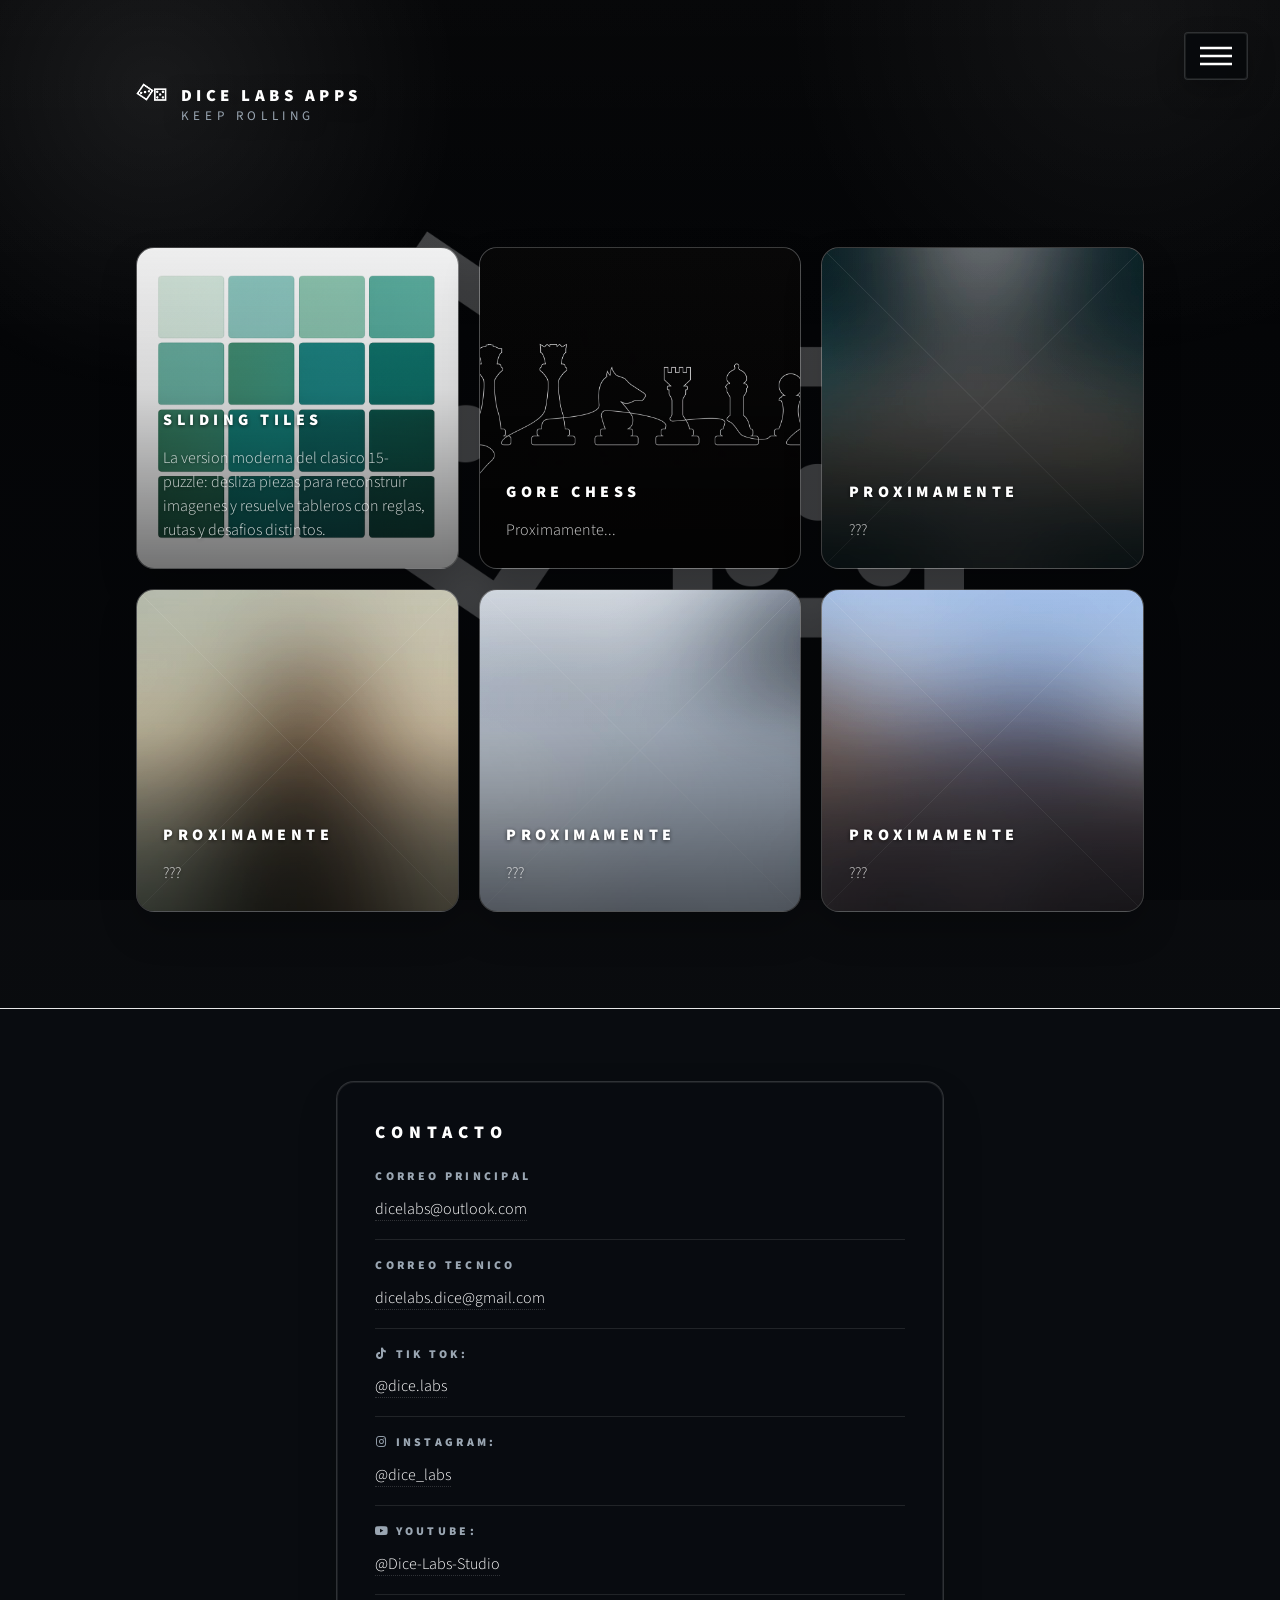
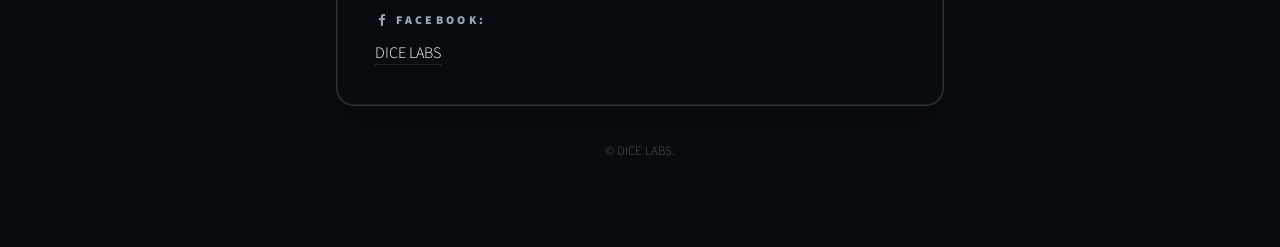
==== commit 3341740b: "Update store links and Dice Labs social profiles" ====
--- a/index.html
+++ b/index.html
@@ -13,7 +13,7 @@
 		<link rel="icon" type="image/png" href="images/logo-blanco.png?v=1788346347312" />
 		<link rel="shortcut icon" href="images/logo-blanco.png?v=1788346347312" />
 		<link rel="stylesheet" href="assets/css/main.css?v=1788346347312" />
-		<link rel="stylesheet" href="assets/css/dice-labs-apps-theme.css?v=1788346347312" />
+		<link rel="stylesheet" href="assets/css/dice-labs-apps-theme.css?v=20261102" />
 		<noscript><link rel="stylesheet" href="assets/css/noscript.css?v=1788346347312" /></noscript>
 	</head>
 	<body class="is-preload">
@@ -157,6 +157,22 @@
 									<span class="contact-label" data-i18n="footer.technicalEmail">Correo tecnico</span>
 									<a href="mailto:dicelabs.dice@gmail.com">dicelabs.dice@gmail.com</a>
 								</li>
+								<li>
+									<span class="contact-label"><i class="fab fa-tiktok social-contact-icon" aria-hidden="true"></i>Tik tok:</span>
+									<a data-social-profile="tiktok" href="https://www.tiktok.com/@dice.labs" target="_blank" rel="noopener noreferrer">@dice.labs</a>
+								</li>
+								<li>
+									<span class="contact-label"><i class="fab fa-instagram social-contact-icon" aria-hidden="true"></i>Instagram:</span>
+									<a data-social-profile="instagram" href="https://www.instagram.com/dice_labs/" target="_blank" rel="noopener noreferrer">@dice_labs</a>
+								</li>
+								<li>
+									<span class="contact-label"><i class="fab fa-youtube social-contact-icon" aria-hidden="true"></i>YouTube:</span>
+									<a data-social-profile="youtube" href="https://www.youtube.com/@Dice-Labs-Studio" target="_blank" rel="noopener noreferrer">@Dice-Labs-Studio</a>
+								</li>
+								<li>
+									<span class="contact-label"><i class="fab fa-facebook-f social-contact-icon" aria-hidden="true"></i>Facebook:</span>
+									<a data-social-profile="facebook-f" href="https://www.facebook.com/profile.php?id=61594494051975" target="_blank" rel="noopener noreferrer">DICE LABS</a>
+								</li>
 							</ul>
 						</section>
 						<ul class="copyright">
--- a/assets/css/dice-labs-apps-theme.css
+++ b/assets/css/dice-labs-apps-theme.css
@@ -1,3 +1,12 @@
+[data-social-profile] { overflow-wrap: anywhere; }
+
+.social-contact-icon {
+  display: inline-block;
+  width: 1.25em;
+  margin-right: 0.45em;
+  text-align: center;
+}
+
 html[data-theme] body,
 html[data-theme] a,
 html[data-theme] h1,
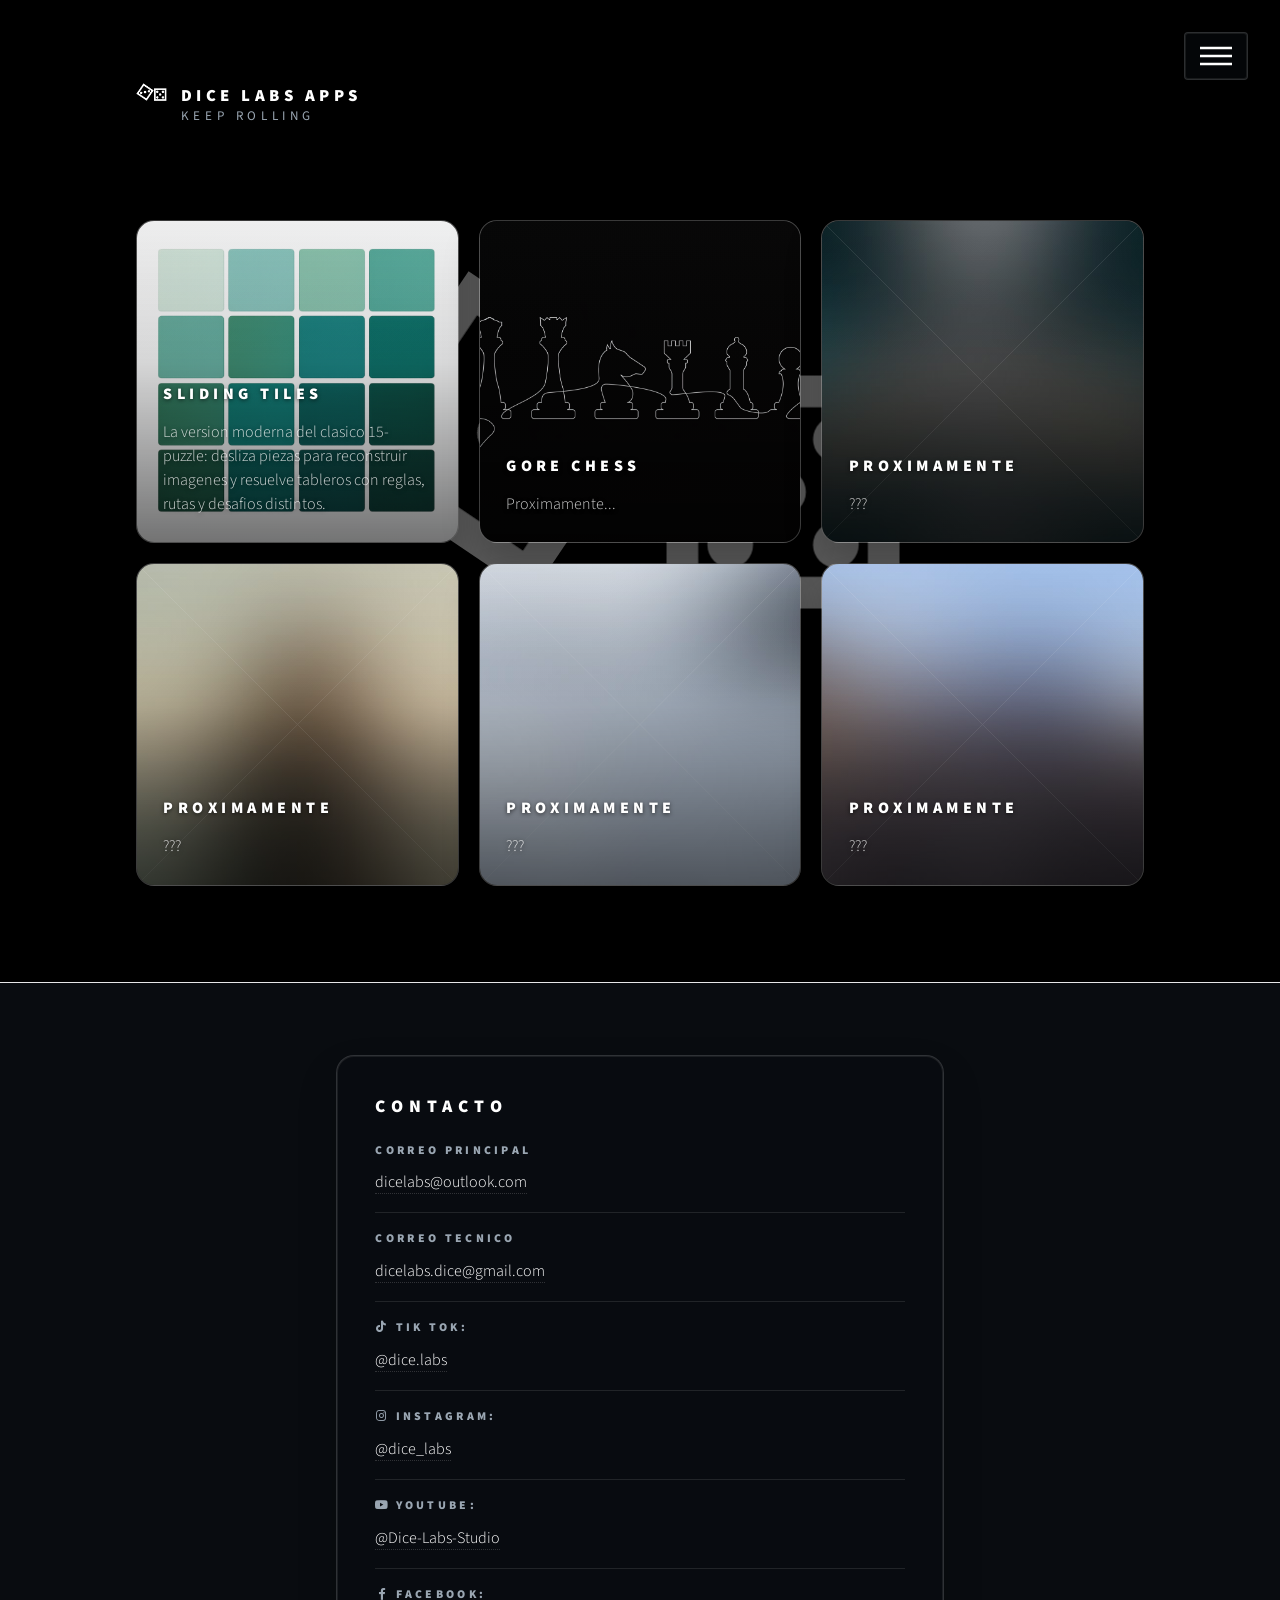
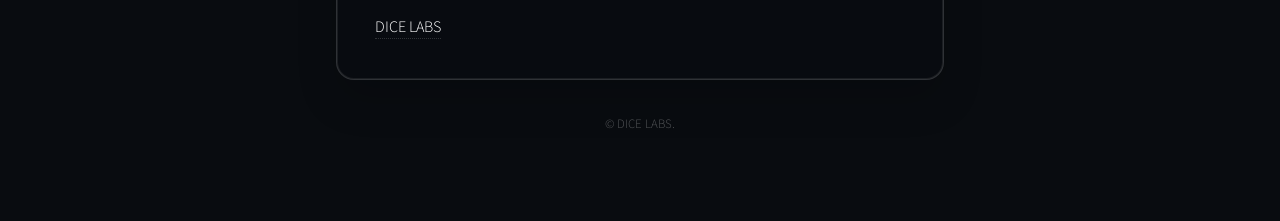
==== commit e7a8af83: "Animate centered catalog dice and stagger app reveal" ====
--- a/index.html
+++ b/index.html
@@ -13,10 +13,24 @@
 		<link rel="icon" type="image/png" href="images/logo-blanco.png?v=1788346347312" />
 		<link rel="shortcut icon" href="images/logo-blanco.png?v=1788346347312" />
 		<link rel="stylesheet" href="assets/css/main.css?v=1788346347312" />
-		<link rel="stylesheet" href="assets/css/dice-labs-apps-theme.css?v=20261102" />
+		<link rel="stylesheet" href="assets/css/dice-labs-apps-theme.css?v=20261115-dice-motion" />
 		<noscript><link rel="stylesheet" href="assets/css/noscript.css?v=1788346347312" /></noscript>
 	</head>
 	<body class="is-preload">
+		<div class="catalog-dice-scene" aria-hidden="true">
+			<div class="catalog-die catalog-die-left">
+				<div class="catalog-die-motion">
+					<img class="catalog-die-art catalog-die-white" src="images/dice/die-white-3.svg" alt="" />
+					<img class="catalog-die-art catalog-die-gray" src="images/dice/die-gray-3.svg" alt="" />
+				</div>
+			</div>
+			<div class="catalog-die catalog-die-right">
+				<div class="catalog-die-motion">
+					<img class="catalog-die-art catalog-die-white" src="images/dice/die-white-5.svg" alt="" />
+					<img class="catalog-die-art catalog-die-gray" src="images/dice/die-gray-5.svg" alt="" />
+				</div>
+			</div>
+		</div>
 		<div id="wrapper">
 
 			<!-- Header -->
@@ -190,6 +204,7 @@
 			<script src="assets/js/util.js"></script>
 			<script src="assets/js/main.js"></script>
 			<script src="assets/js/dice-labs-apps-site.js?v=1788346347312"></script>
+			<script src="assets/js/dice-labs-apps-motion.js?v=20261115-dice-motion"></script>
 
 	</body>
 </html>
--- a/assets/css/dice-labs-apps-theme.css
+++ b/assets/css/dice-labs-apps-theme.css
@@ -34,7 +34,7 @@
 
 html[data-theme="dark"] {
 	color-scheme: dark;
-	--body-bg: linear-gradient(180deg, rgba(4, 5, 7, 0.74), rgba(10, 13, 18, 0.86)), url("../../images/theme-dark-bg.jpg?v=20260830") center top / cover fixed;
+	--body-bg: #000000;
 	--body-text: #ccd4dc;
 	--body-muted: #9aa6b2;
 	--title: #ffffff;
@@ -63,7 +63,7 @@
 
 html[data-theme="light"] {
 	color-scheme: light;
-	--body-bg: linear-gradient(180deg, rgba(255, 255, 255, 0.7), rgba(236, 241, 246, 0.92)), url("../../images/theme-light-bg.jpg?v=20260830") center top / cover fixed;
+	--body-bg: #ffffff;
 	--body-text: #121921;
 	--body-muted: #506070;
 	--title: #05090d;
@@ -99,10 +99,7 @@
 	content: '';
 	position: fixed;
 	inset: 0;
-	background:
-		radial-gradient(circle at 12% 10%, rgba(255, 255, 255, 0.08), transparent 22%),
-		radial-gradient(circle at 88% 2%, rgba(255, 255, 255, 0.05), transparent 24%),
-		linear-gradient(180deg, rgba(255, 255, 255, 0.02), transparent 40%);
+	background: none;
 	pointer-events: none;
 	z-index: -1;
 }
@@ -136,6 +133,7 @@
 
 #wrapper {
 	position: relative;
+	z-index: 1;
 	min-height: 100vh;
 	display: flex;
 	flex-direction: column;
@@ -301,7 +299,90 @@
 }
 
 .tiles {
-	margin-top: 2.75em;
+	margin-top: 1.1em;
+}
+
+/* The decorative scene stays independently centered behind the catalog. */
+.catalog-dice-scene {
+	position: fixed;
+	inset: 0;
+	z-index: 0;
+	overflow: hidden;
+	pointer-events: none;
+}
+
+.catalog-die {
+	position: absolute;
+	width: clamp(9rem, 18.2vw, 23rem);
+	aspect-ratio: 1;
+	transform: translate(-50%, -50%);
+	opacity: 0.36;
+}
+
+.catalog-die-left { left: 39.075%; top: 48.133333%; }
+.catalog-die-right { left: 61.15%; top: 54.711111%; }
+
+.catalog-die-motion {
+	position: absolute;
+	inset: 0;
+	transform-origin: 50% 50%;
+}
+
+.catalog-die-left .catalog-die-motion { transform: rotate(34deg); }
+
+.catalog-die-art {
+	position: absolute;
+	inset: 0;
+	width: 100%;
+	height: 100%;
+	max-width: none;
+	transition: opacity 0.35s ease;
+}
+
+.catalog-die-gray { opacity: 0; }
+
+html[data-theme="light"] .catalog-die { opacity: 0.48; }
+html[data-theme="light"] .catalog-die-white { opacity: 0; }
+html[data-theme="light"] .catalog-die-gray { opacity: 1; }
+
+@media (prefers-reduced-motion: no-preference) {
+	html[data-catalog-motion="pending"] .catalog-die-motion,
+	html[data-catalog-motion="pending"] .tiles article {
+		opacity: 0 !important;
+	}
+
+	html[data-catalog-motion="ready"] .catalog-die-left .catalog-die-motion {
+		animation: catalog-left-roll 2s 0.4s cubic-bezier(.2, .7, .2, 1) both;
+	}
+
+	html[data-catalog-motion="ready"] .catalog-die-right .catalog-die-motion {
+		animation: catalog-right-arrive 0.9s 0.4s ease-out both;
+	}
+
+	html[data-catalog-motion="ready"] .tiles article {
+		animation: catalog-card-reveal 1.8s calc(1.35s + var(--catalog-stagger, 0s)) ease-out both !important;
+	}
+
+	html[data-catalog-motion="ready"] .tiles article:nth-child(2) { --catalog-stagger: 0.07s; }
+	html[data-catalog-motion="ready"] .tiles article:nth-child(3) { --catalog-stagger: 0.14s; }
+	html[data-catalog-motion="ready"] .tiles article:nth-child(4) { --catalog-stagger: 0.21s; }
+	html[data-catalog-motion="ready"] .tiles article:nth-child(5) { --catalog-stagger: 0.28s; }
+	html[data-catalog-motion="ready"] .tiles article:nth-child(6) { --catalog-stagger: 0.35s; }
+}
+
+@keyframes catalog-left-roll {
+	from { opacity: 0; transform: rotate(-65deg) scale(0.55); }
+	to { opacity: 1; transform: rotate(754deg) scale(1); }
+}
+
+@keyframes catalog-right-arrive {
+	from { opacity: 0; transform: scale(0.6); }
+	to { opacity: 1; transform: scale(1); }
+}
+
+@keyframes catalog-card-reveal {
+	from { opacity: 0; }
+	to { opacity: 1; }
 }
 
 .tiles article {
@@ -788,6 +869,13 @@
 
 	.tiles article {
 		width: 100%;
-		margin: 1.25em 0 0 0;
-	}
-}
+		margin: 0.5em 0 0 0;
+	}
+
+	.catalog-die {
+		width: 43vw;
+	}
+
+	.catalog-die-left { left: 35%; top: 47%; }
+	.catalog-die-right { left: 65%; top: 53%; }
+}
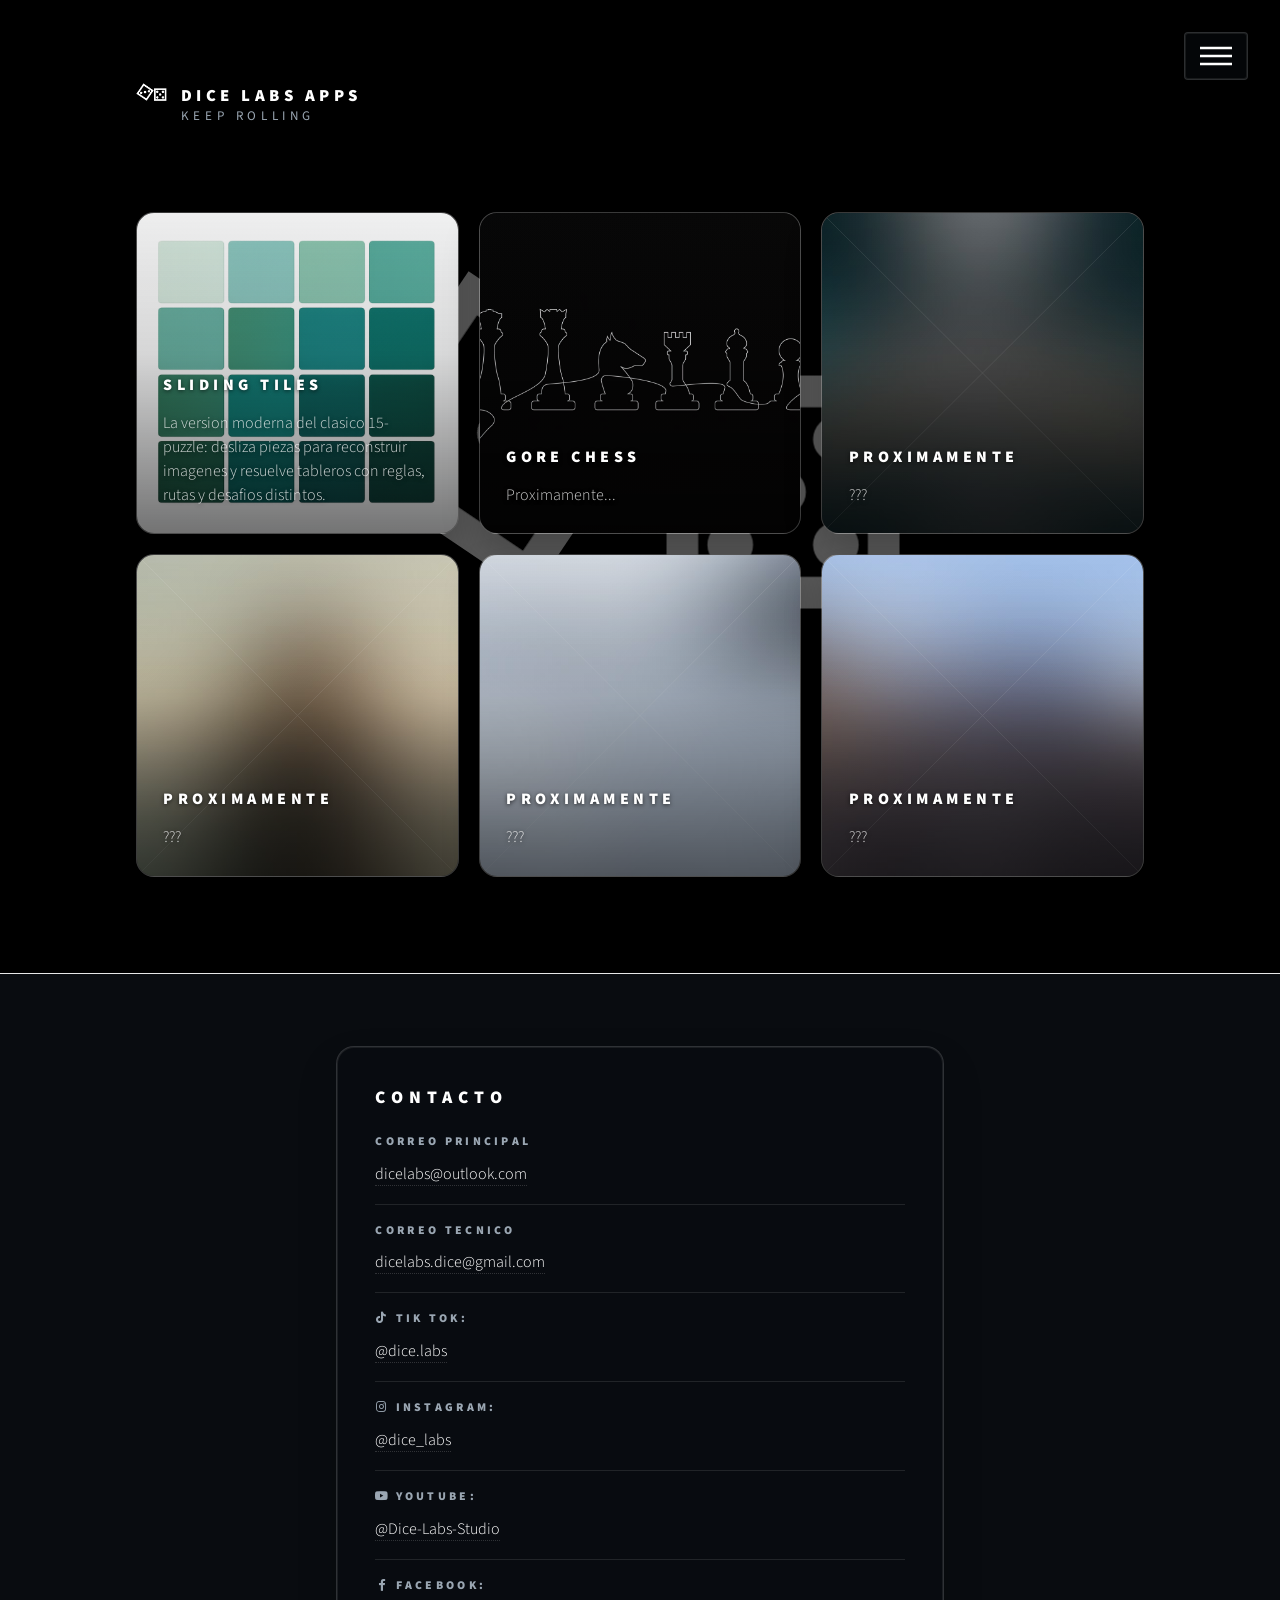
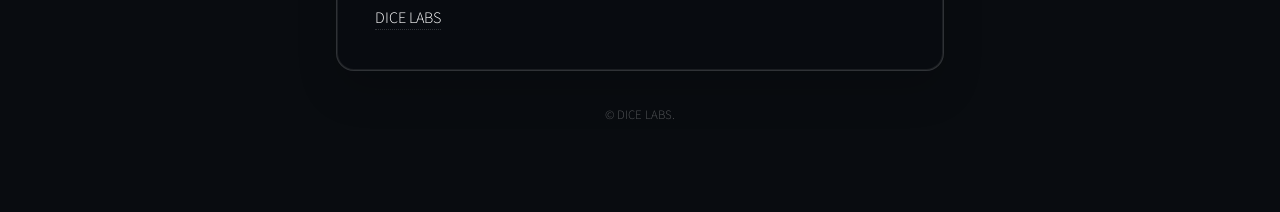
==== commit 67ec79af: "Lift apps grid slightly" ====
--- a/index.html
+++ b/index.html
@@ -13,7 +13,7 @@
 		<link rel="icon" type="image/png" href="images/logo-blanco.png?v=1788346347312" />
 		<link rel="shortcut icon" href="images/logo-blanco.png?v=1788346347312" />
 		<link rel="stylesheet" href="assets/css/main.css?v=1788346347312" />
-		<link rel="stylesheet" href="assets/css/dice-labs-apps-theme.css?v=20261115-dice-motion" />
+		<link rel="stylesheet" href="assets/css/dice-labs-apps-theme.css?v=20261117-apps-spacing" />
 		<noscript><link rel="stylesheet" href="assets/css/noscript.css?v=1788346347312" /></noscript>
 	</head>
 	<body class="is-preload">
@@ -204,7 +204,7 @@
 			<script src="assets/js/util.js"></script>
 			<script src="assets/js/main.js"></script>
 			<script src="assets/js/dice-labs-apps-site.js?v=1788346347312"></script>
-			<script src="assets/js/dice-labs-apps-motion.js?v=20261115-dice-motion"></script>
+			<script src="assets/js/dice-labs-apps-motion.js?v=20261116-dice-motion2"></script>
 
 	</body>
 </html>
--- a/assets/css/dice-labs-apps-theme.css
+++ b/assets/css/dice-labs-apps-theme.css
@@ -299,7 +299,7 @@
 }
 
 .tiles {
-	margin-top: 1.1em;
+	margin-top: 0.55em;
 }
 
 /* The decorative scene stays independently centered behind the catalog. */
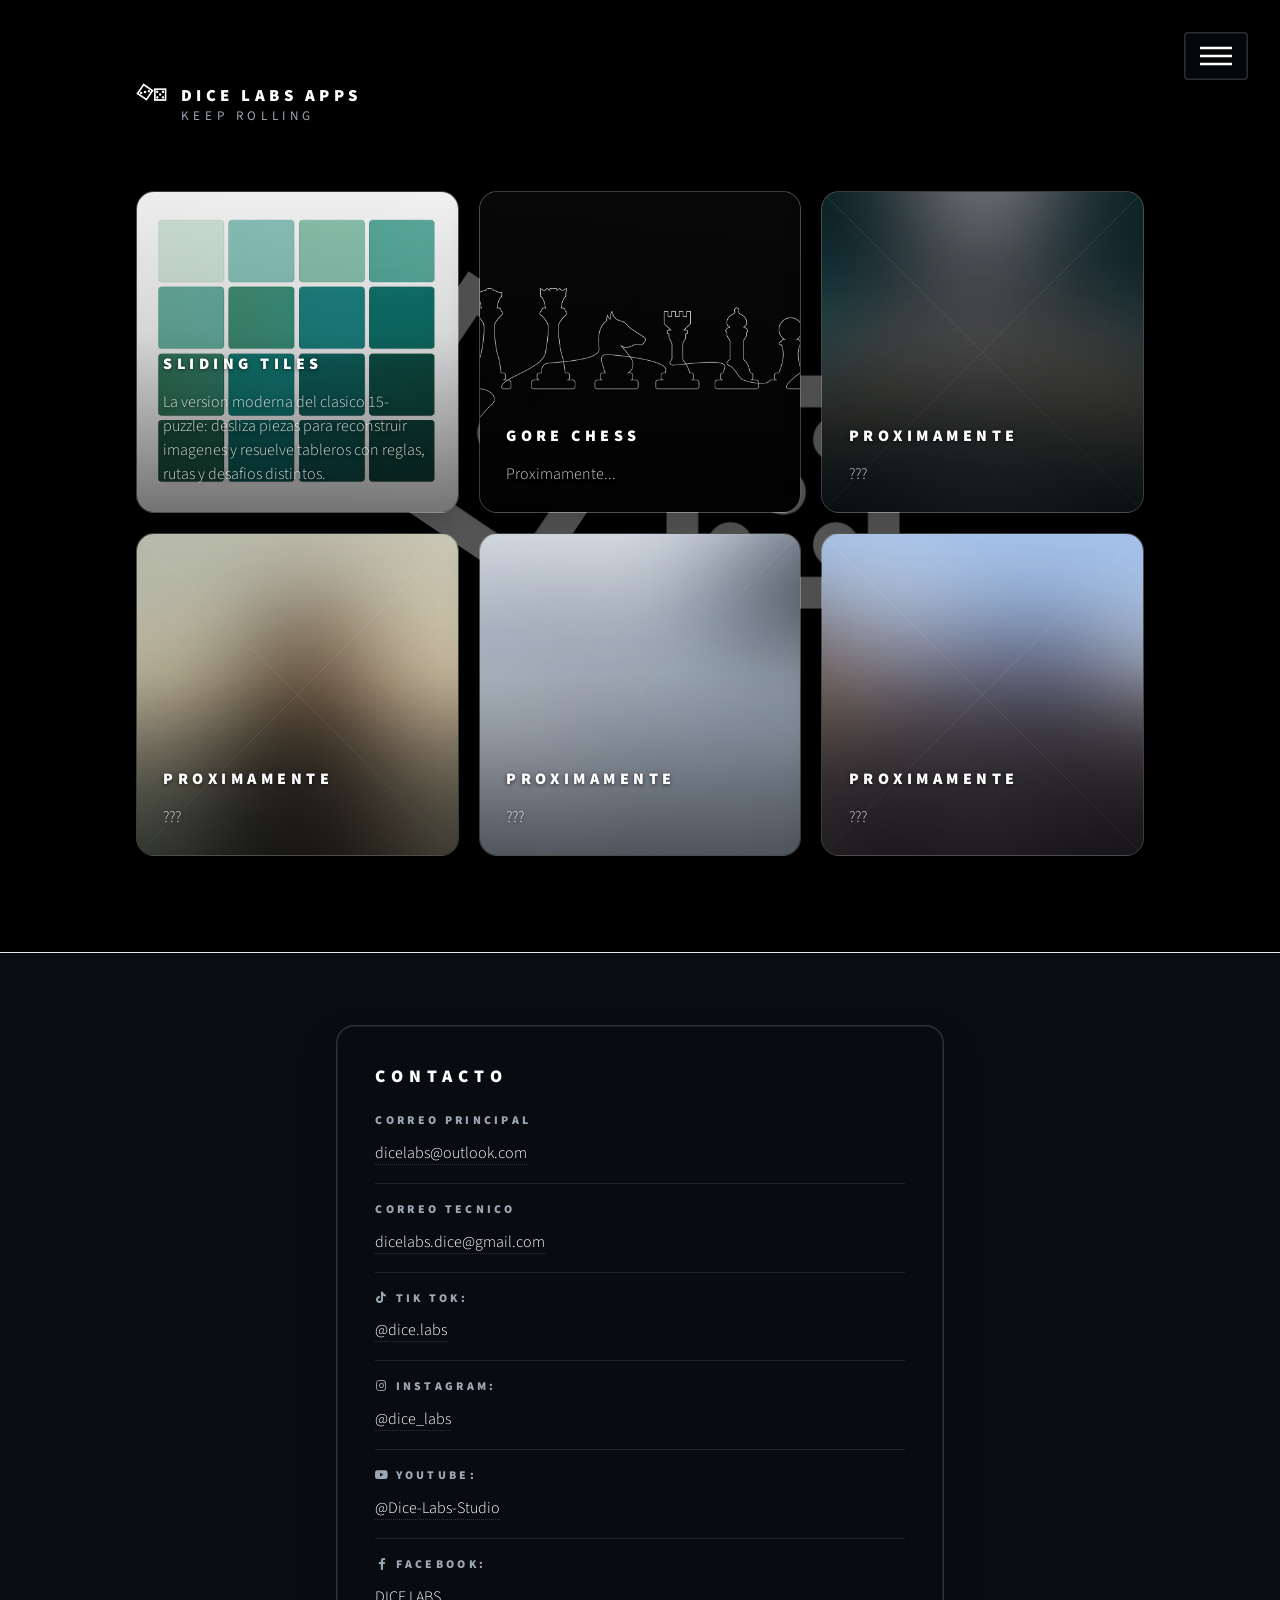
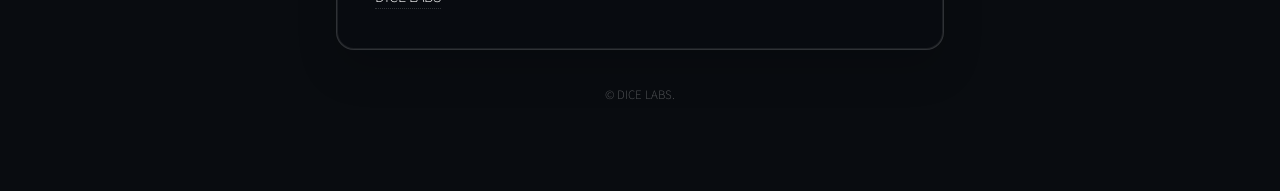
==== commit 42816b3e: "Move apps grid higher" ====
--- a/index.html
+++ b/index.html
@@ -13,7 +13,7 @@
 		<link rel="icon" type="image/png" href="images/logo-blanco.png?v=1788346347312" />
 		<link rel="shortcut icon" href="images/logo-blanco.png?v=1788346347312" />
 		<link rel="stylesheet" href="assets/css/main.css?v=1788346347312" />
-		<link rel="stylesheet" href="assets/css/dice-labs-apps-theme.css?v=20261117-apps-spacing" />
+		<link rel="stylesheet" href="assets/css/dice-labs-apps-theme.css?v=20261117-apps-spacing2" />
 		<noscript><link rel="stylesheet" href="assets/css/noscript.css?v=1788346347312" /></noscript>
 	</head>
 	<body class="is-preload">
--- a/assets/css/dice-labs-apps-theme.css
+++ b/assets/css/dice-labs-apps-theme.css
@@ -302,6 +302,11 @@
 	margin-top: 0.55em;
 }
 
+/* Override the template's more-specific spacing so the catalog sits higher. */
+#main .tiles {
+	margin-top: -0.75em;
+}
+
 /* The decorative scene stays independently centered behind the catalog. */
 .catalog-dice-scene {
 	position: fixed;
@@ -867,6 +872,10 @@
 		margin: 0;
 	}
 
+	#main .tiles {
+		margin-top: -0.25em;
+	}
+
 	.tiles article {
 		width: 100%;
 		margin: 0.5em 0 0 0;
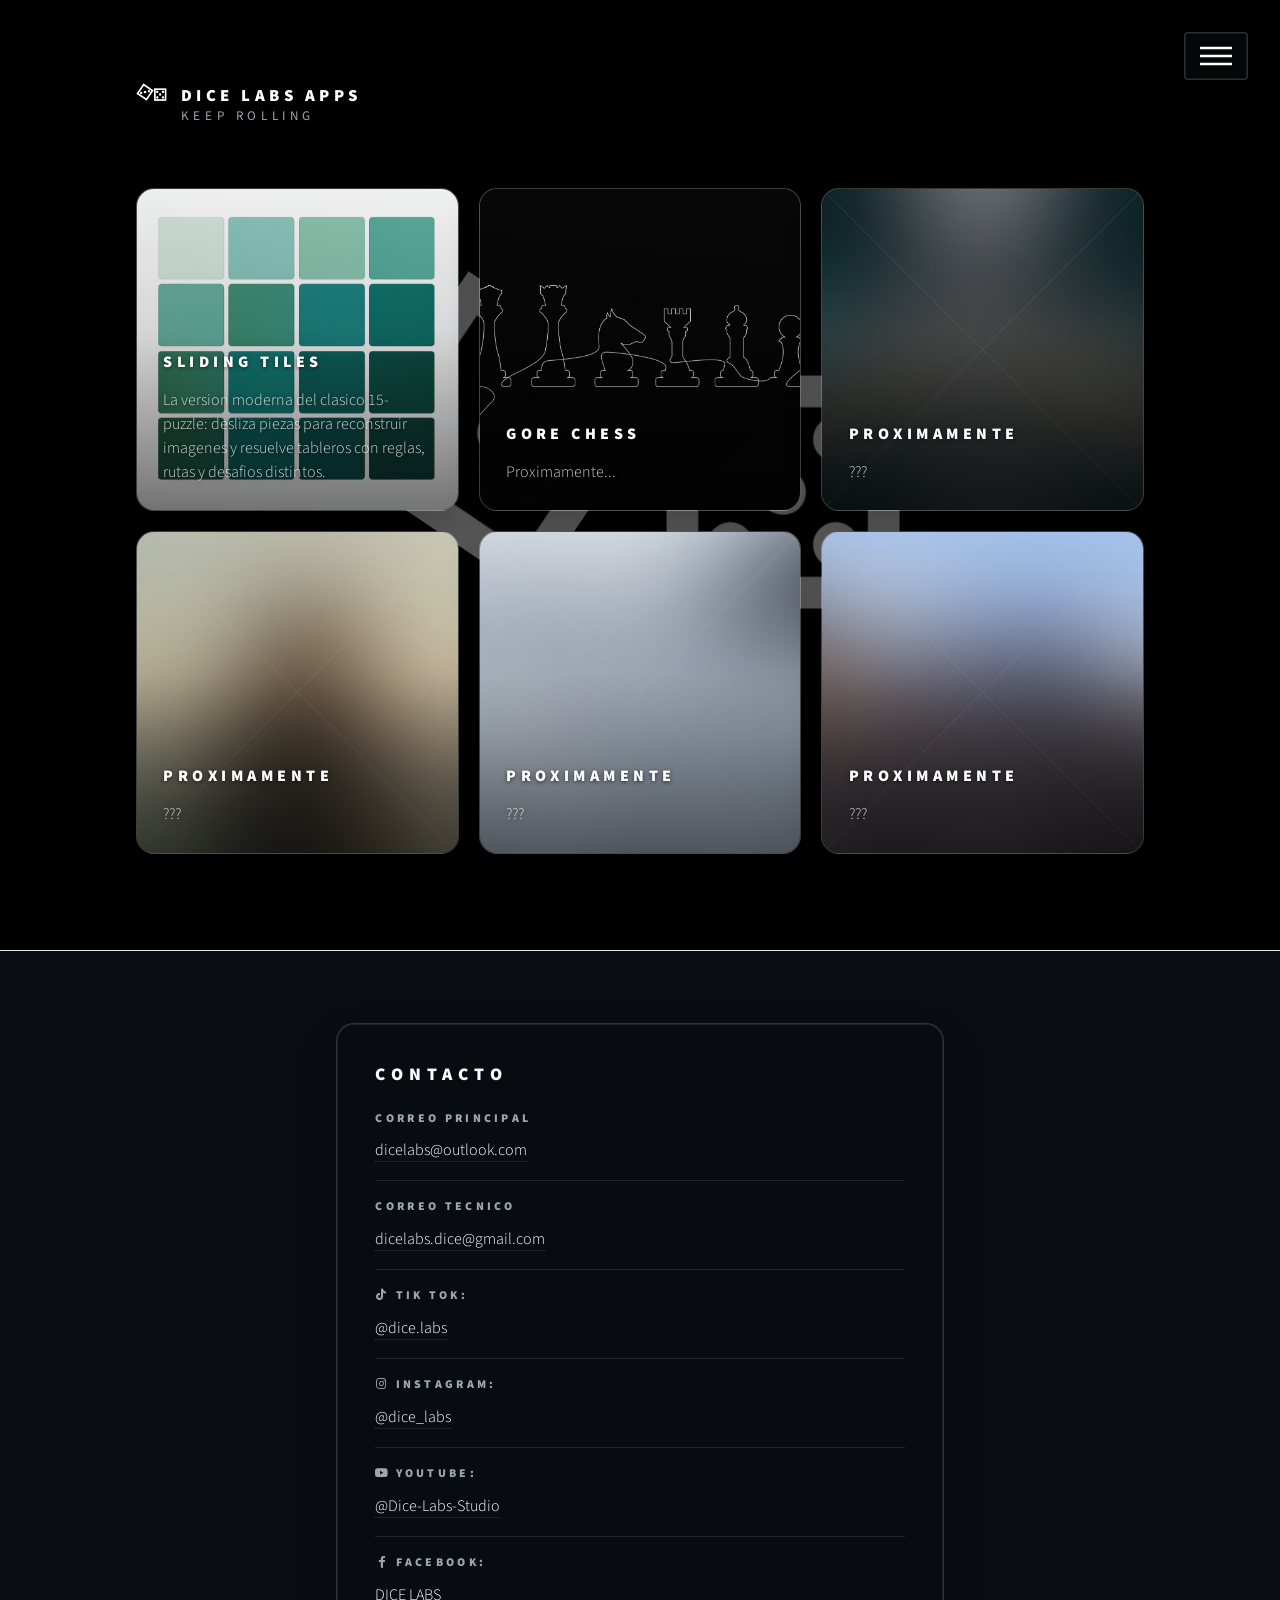
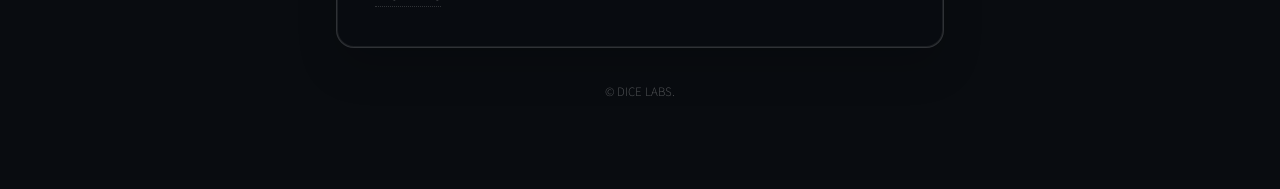
==== commit a75a5c1a: "Scale catalog dice on mobile" ====
--- a/index.html
+++ b/index.html
@@ -13,7 +13,7 @@
 		<link rel="icon" type="image/png" href="images/logo-blanco.png?v=1788346347312" />
 		<link rel="shortcut icon" href="images/logo-blanco.png?v=1788346347312" />
 		<link rel="stylesheet" href="assets/css/main.css?v=1788346347312" />
-		<link rel="stylesheet" href="assets/css/dice-labs-apps-theme.css?v=20261117-apps-spacing2" />
+		<link rel="stylesheet" href="assets/css/dice-labs-apps-theme.css?v=20261117-apps-dice-scale" />
 		<noscript><link rel="stylesheet" href="assets/css/noscript.css?v=1788346347312" /></noscript>
 	</head>
 	<body class="is-preload">
--- a/assets/css/dice-labs-apps-theme.css
+++ b/assets/css/dice-labs-apps-theme.css
@@ -299,12 +299,12 @@
 }
 
 .tiles {
-	margin-top: 0.55em;
+	margin-top: -0.90em;
 }
 
 /* Override the template's more-specific spacing so the catalog sits higher. */
 #main .tiles {
-	margin-top: -0.75em;
+	margin-top: -0.90em;
 }
 
 /* The decorative scene stays independently centered behind the catalog. */
@@ -885,6 +885,14 @@
 		width: 43vw;
 	}
 
+	.catalog-die-left {
+		transform: translate(-50%, -50%) scale(0.7);
+	}
+
+	.catalog-die-right {
+		transform: translate(-50%, -50%) scale(0.7);
+	}
+
 	.catalog-die-left { left: 35%; top: 47%; }
 	.catalog-die-right { left: 65%; top: 53%; }
 }
